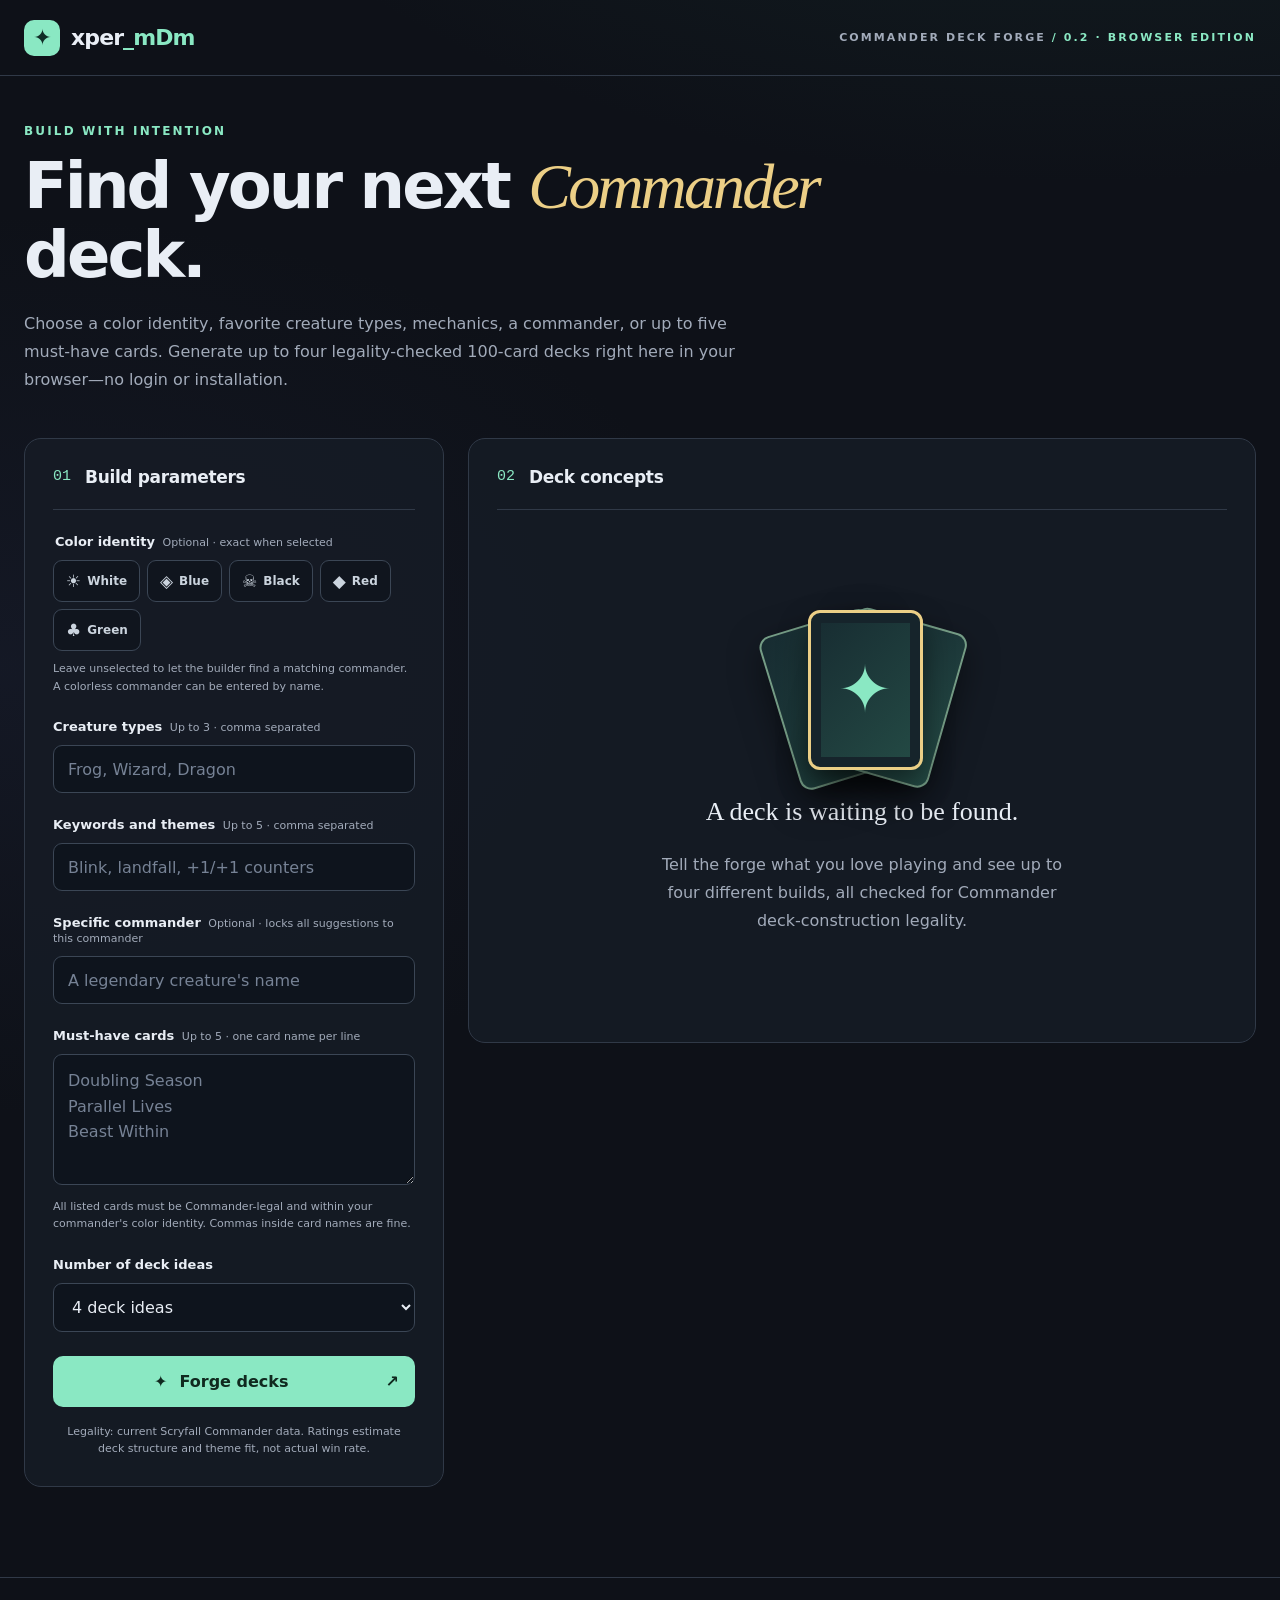
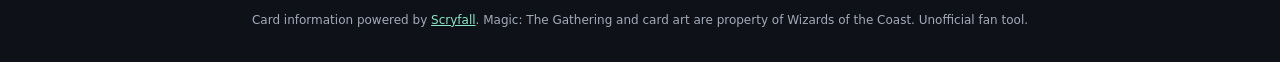
==== site/index.html @ 7a5481c3 "Run Commander Deck Forge entirely in browser and publish on GitHub Pages" ====
<!doctype html>
<html lang="en">
<head>
  <meta charset="utf-8">
  <meta name="viewport" content="width=device-width,initial-scale=1">
  <meta name="theme-color" content="#0e1118">
  <title>xper_mDm · Commander Deck Forge</title>
  <link rel="stylesheet" href="./style.css">
  <script type="module" src="./app.js"></script>
</head>
<body>
  <header class="topbar">
    <div class="brand"><span class="mark">✦</span><span>xper<span class="mint">_mDm</span></span></div>
    <div class="toplabel">COMMANDER DECK FORGE <span class="version">/ 0.2 · BROWSER EDITION</span></div>
  </header>
  <main class="layout">
    <section class="intro">
      <div class="eyebrow">BUILD WITH INTENTION</div>
      <h1>Find your next <em>Commander</em> deck.</h1>
      <p>Choose a color identity, favorite creature types, mechanics, a commander, or up to five must-have cards. Generate up to four legality-checked 100-card decks right here in your browser—no login or installation.</p>
    </section>
    <div class="workbench">
      <form id="builder" class="settings">
        <div class="panelheading"><span>01</span><h2>Build parameters</h2></div>
        <fieldset class="fieldgroup">
          <legend>Color identity <small>Optional · exact when selected</small></legend>
          <div class="mana" aria-label="Deck colors">
            <button type="button" class="mana-chip white" data-color="W" aria-pressed="false"><span>☀</span> White</button>
            <button type="button" class="mana-chip blue" data-color="U" aria-pressed="false"><span>◈</span> Blue</button>
            <button type="button" class="mana-chip black" data-color="B" aria-pressed="false"><span>☠</span> Black</button>
            <button type="button" class="mana-chip red" data-color="R" aria-pressed="false"><span>◆</span> Red</button>
            <button type="button" class="mana-chip green" data-color="G" aria-pressed="false"><span>♣</span> Green</button>
          </div>
          <p class="hint">Leave unselected to let the builder find a matching commander. A colorless commander can be entered by name.</p>
        </fieldset>
        <div class="fieldgroup">
          <label for="tribes">Creature types <small>Up to 3 · comma separated</small></label>
          <input id="tribes" type="text" placeholder="Frog, Wizard, Dragon" maxlength="160" autocomplete="off">
        </div>
        <div class="fieldgroup">
          <label for="mechanics">Keywords and themes <small>Up to 5 · comma separated</small></label>
          <input id="mechanics" type="text" placeholder="Blink, landfall, +1/+1 counters" maxlength="240" autocomplete="off">
        </div>
        <div class="fieldgroup">
          <label for="commander">Specific commander <small>Optional · locks all suggestions to this commander</small></label>
          <input id="commander" type="text" placeholder="A legendary creature's name" maxlength="150" autocomplete="off">
        </div>
        <div class="fieldgroup">
          <label for="favorites">Must-have cards <small>Up to 5 · one card name per line</small></label>
          <textarea id="favorites" rows="4" placeholder="Doubling Season&#10;Parallel Lives&#10;Beast Within"></textarea>
          <p class="hint">All listed cards must be Commander-legal and within your commander's color identity. Commas inside card names are fine.</p>
        </div>
        <div class="fieldgroup">
          <label for="options">Number of deck ideas</label>
          <select id="options"><option value="4">4 deck ideas</option><option value="3">3 deck ideas</option><option value="2">2 deck ideas</option><option value="1">1 deck idea</option></select>
        </div>
        <button id="submit" class="generate" type="submit"><span>✦</span><span id="submit-text">Forge decks</span><span class="arrow">↗</span></button>
        <p class="legal-note">Legality: current Scryfall Commander data. Ratings estimate deck structure and theme fit, not actual win rate.</p>
      </form>
      <section class="results" id="results" aria-live="polite">
        <div class="panelheading"><span>02</span><h2>Deck concepts</h2></div>
        <div id="output" class="placeholder">
          <div class="placeholder-art"><div class="deck-back one"></div><div class="deck-back two"></div><div class="deck-back three">✦</div></div>
          <h3>A deck is waiting to be found.</h3>
          <p>Tell the forge what you love playing and see up to four different builds, all checked for Commander deck-construction legality.</p>
        </div>
      </section>
    </div>
  </main>
  <footer>Card information powered by <a href="https://scryfall.com" target="_blank" rel="noopener noreferrer">Scryfall</a>. Magic: The Gathering and card art are property of Wizards of the Coast. Unofficial fan tool.</footer>
</body>
</html>
---- site/style.css ----
:root{color-scheme:dark;--bg:#0e1118;--surface:#171c26;--surface2:#1d2430;--border:#303947;--text:#e9eef5;--muted:#a2abba;--accent:#8ae8c3;--gold:#eccf86;--danger:#fab4a4;font-family:Inter,ui-sans-serif,system-ui,-apple-system,Segoe UI,Arial,sans-serif}
*{box-sizing:border-box}html,body{margin:0;min-height:100%;background:var(--bg);color:var(--text)}body{background:radial-gradient(ellipse 1000px 600px at 85% -25%,#2352474d,transparent),radial-gradient(ellipse 750px 450px at 0% 40%,#252c4845,transparent),var(--bg)}button,input,textarea,select{font:inherit}button{cursor:pointer}a{color:var(--accent)}
.topbar{height:76px;border-bottom:1px solid var(--border);display:flex;align-items:center;justify-content:space-between;padding:0 max(24px,calc((100vw - 1320px)/2))}.brand{font-size:22px;font-weight:900;letter-spacing:-.9px;display:flex;align-items:center;gap:11px}.mark{display:grid;place-items:center;width:36px;height:36px;background:var(--accent);border-radius:10px;color:#102d27}.mint{color:var(--accent)}.toplabel{font-size:11px;letter-spacing:.19em;color:var(--muted);font-weight:700}.version{color:var(--accent)}
.layout{max-width:1320px;padding:48px 24px 90px;margin:auto}.intro{max-width:840px;margin-bottom:44px}.eyebrow{font-size:12px;color:var(--accent);font-weight:800;letter-spacing:.18em;margin-bottom:14px}h1{font-size:clamp(38px,5vw,66px);font-weight:850;line-height:1.07;letter-spacing:-.045em;margin:0 0 20px}h1 em{font-family:Georgia,serif;color:var(--gold);font-weight:400}.intro p{color:var(--muted);line-height:1.75;max-width:720px;margin:0;font-size:16px}
.workbench{display:grid;grid-template-columns:minmax(340px,420px) minmax(0,1fr);align-items:start;gap:24px}.settings,.results{background:#151b25e8;border:1px solid var(--border);border-radius:17px;padding:28px}.panelheading{display:flex;gap:14px;align-items:center;padding-bottom:22px;margin-bottom:24px;border-bottom:1px solid var(--border)}.panelheading span{color:var(--accent);font-family:monospace;font-size:15px}.panelheading h2{font-size:17px;letter-spacing:-.02em;margin:0}
.fieldgroup{margin:0 0 24px;padding:0;border:0;min-width:0}.fieldgroup>label,.fieldgroup>legend{font-weight:700;font-size:13px;display:block;margin-bottom:11px}.fieldgroup small{font-weight:400;color:var(--muted);font-size:11px;margin-left:3px}.fieldgroup input,.fieldgroup textarea,.fieldgroup select{background:#0e141d;border:1px solid #3b4655;border-radius:9px;color:var(--text);width:100%;padding:13px 14px;outline:0;resize:vertical;min-height:48px}.fieldgroup input:focus,.fieldgroup textarea:focus,.fieldgroup select:focus{border-color:var(--accent);box-shadow:0 0 0 3px #8ae8c321}.fieldgroup textarea{line-height:1.6}.fieldgroup ::placeholder{color:#768295}.hint,.legal-note{font-size:11px;color:var(--muted);line-height:1.6;margin:9px 0 0}.mana{display:flex;gap:7px;flex-wrap:wrap}.mana-chip{border:1px solid #3b4655;background:#10151e;color:#cbd4de;border-radius:9px;padding:10px 12px;font-size:12px;font-weight:750;display:flex;gap:6px;align-items:center;transition:.15s}.mana-chip span{font-size:17px}.mana-chip[aria-pressed=true]{color:#101820;background:#d7e9df;border-color:#eefbf0;transform:translateY(-2px)}.mana-chip[aria-pressed=true].red{background:#ffb5a5}.mana-chip[aria-pressed=true].blue{background:#b0d4ff}.mana-chip[aria-pressed=true].black{background:#bcadcc}.mana-chip[aria-pressed=true].green{background:#b3edbd}.mana-chip[aria-pressed=true].white{background:#fae9b1}
.generate{border:0;width:100%;background:var(--accent);color:#10291f;display:flex;align-items:center;gap:12px;justify-content:center;border-radius:10px;font-weight:900;padding:16px;transition:.16s}.generate:hover{filter:brightness(1.08)}.generate:disabled{opacity:.6;cursor:progress}.arrow{margin-left:auto}.generate span:first-child{margin-left:auto}.legal-note{text-align:center;margin-top:16px}.results{min-height:580px}
.placeholder{text-align:center;min-height:480px;display:flex;align-items:center;flex-direction:column;justify-content:center}.placeholder h3{font-family:Georgia,serif;font-size:26px;font-weight:400;margin:15px 0 8px}.placeholder p{line-height:1.75;color:var(--muted);max-width:420px}.placeholder-art{height:185px;width:235px;position:relative}.deck-back{width:115px;height:160px;background:linear-gradient(135deg,#172b31,#244b45);border:2px solid #749c85;border-radius:12px;position:absolute;top:13px;left:63px;box-shadow:0 14px 34px #0008}.deck-back.one{transform:rotate(-17deg) translateX(-32px)}.deck-back.two{transform:rotate(16deg) translateX(28px)}.deck-back.three{display:grid;place-items:center;font-size:65px;color:var(--accent);border:3px solid var(--gold);box-shadow:inset 0 0 0 10px #16242b,0 15px 30px #0007}
.loading{padding:96px 20px;text-align:center}.loading .spinner{display:inline-block;width:45px;height:45px;border:3px solid #324b4a;border-top-color:var(--accent);border-radius:50%;animation:spin .8s linear infinite}@keyframes spin{to{transform:rotate(360deg)}}.loading p{color:var(--muted);line-height:1.7}.error{background:#4c292a65;border:1px solid #a95c60;color:#ffd4d4;padding:22px;border-radius:11px;line-height:1.6}.tabs{display:flex;gap:8px;flex-wrap:wrap;margin-bottom:24px}.tab{border:1px solid var(--border);background:var(--surface2);color:var(--muted);padding:11px 15px;border-radius:8px;text-align:left}.tab strong{display:block;font-size:12px;color:var(--text)}.tab small{font-size:10px}.tab.active{border-color:var(--accent);background:#214139;color:var(--accent)}.tab.active strong{color:var(--accent)}
.deck-hero{display:flex;gap:22px;align-items:flex-start}.art{width:184px;max-width:33%;border-radius:12px;aspect-ratio:488/680;object-fit:cover;background:#212d35;border:1px solid #46525f;flex-shrink:0}.deck-meta{flex:1;min-width:0}.deck-meta h3{font-family:Georgia,serif;font-weight:400;line-height:1.15;font-size:clamp(22px,3vw,33px);margin:0 0 8px}.deck-meta p{color:var(--muted);font-size:13px;line-height:1.6}.identity{font-size:12px;color:var(--gold)}.metrics{display:flex;gap:9px;flex-wrap:wrap;margin:16px 0}.metric{padding:9px 12px;border:1px solid var(--border);background:#10171f;border-radius:8px;font-size:12px}.metric strong{font-size:17px;color:var(--accent);display:block}.metric.warning strong{color:var(--danger)}.deck-actions{display:flex;gap:9px;flex-wrap:wrap;margin-top:14px}.action{padding:10px 13px;border-radius:8px;border:1px solid #51645c;background:#21312d;color:#aaf2d4;font-size:12px;font-weight:800}.action:hover{background:#2d453c}.action.secondary{background:#1d2530;color:#ccd9e7;border-color:#3d4959}.warningbox{margin-top:22px;padding:16px;border-left:3px solid #f0b876;background:#6d4b2640;border-radius:6px;font-size:12px;line-height:1.65;color:#ffe0ae}.warningbox div+div{margin-top:8px}.grouphead{font-size:12px;font-weight:900;letter-spacing:.15em;text-transform:uppercase;color:var(--muted);margin:30px 0 12px}.cardgroup{border:1px solid var(--border);border-radius:9px;margin-bottom:9px;overflow:hidden}.cardgroup summary{padding:13px 16px;cursor:pointer;background:#202734;font-weight:750;font-size:13px;display:flex;align-items:center;justify-content:space-between;list-style:none}.cardgroup summary::-webkit-details-marker{display:none}.cardgroup summary::after{content:'+';font-size:20px;font-weight:400;color:var(--accent)}.cardgroup[open] summary::after{content:'−'}.cardgroup table{width:100%;border-collapse:collapse;font-size:12px}.cardgroup td{border-top:1px solid #283340;padding:9px 12px;vertical-align:top}.cardgroup td:first-child{color:var(--gold);width:28px;text-align:right}.cardgroup td:last-child{color:var(--muted);text-align:right;white-space:nowrap}.cardgroup a{color:var(--text);text-decoration:none}.cardgroup a:hover{color:var(--accent);text-decoration:underline}.attribution{color:var(--muted);font-size:11px;line-height:1.5;margin:26px 0 0}footer{padding:35px 20px;text-align:center;border-top:1px solid var(--border);font-size:12px;color:var(--muted)}
@media(max-width:960px){.workbench{grid-template-columns:1fr}.settings,.results{min-height:0}.placeholder{min-height:350px}}@media(max-width:560px){.topbar{height:64px}.toplabel{display:none}.layout{padding:36px 14px 55px}.intro{margin-bottom:30px}.settings,.results{padding:19px}.deck-hero{flex-direction:column}.art{max-width:none;width:155px}.metrics{margin:10px 0}.tab{flex:1;min-width:110px}}
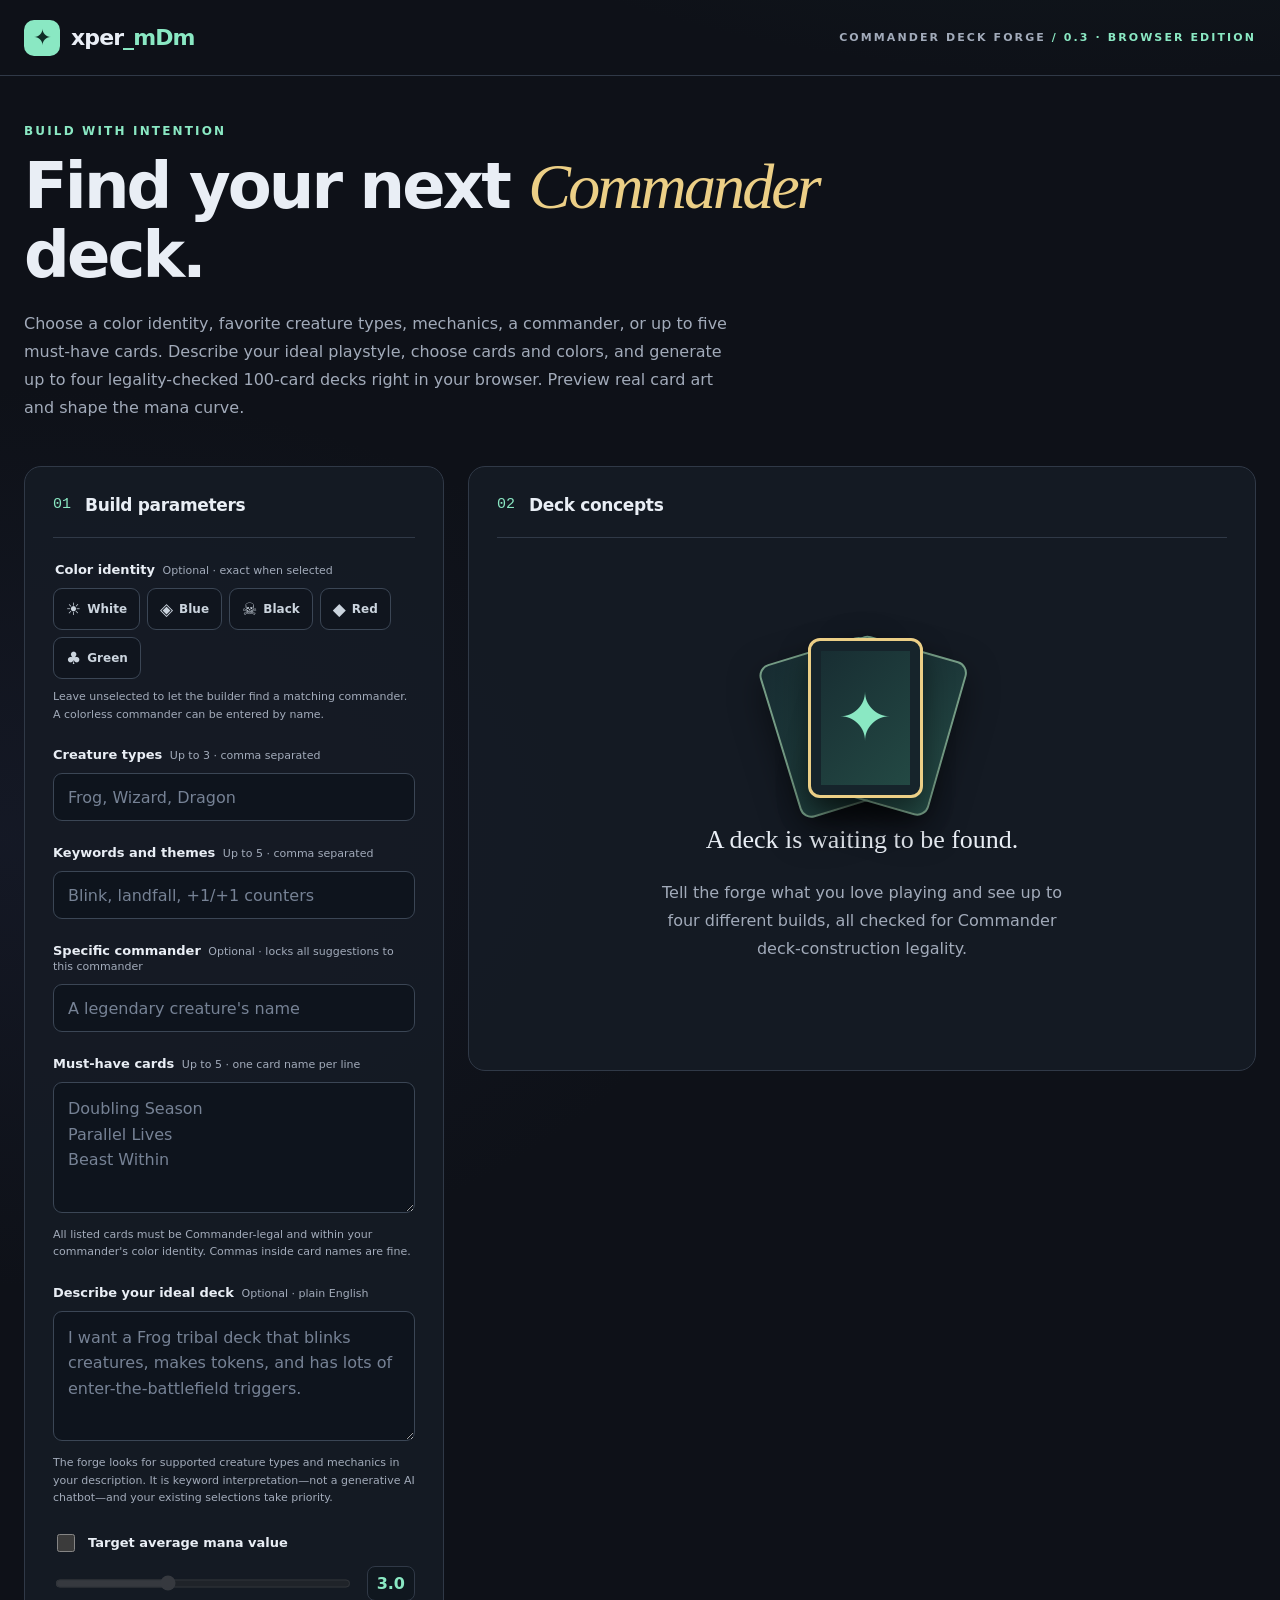
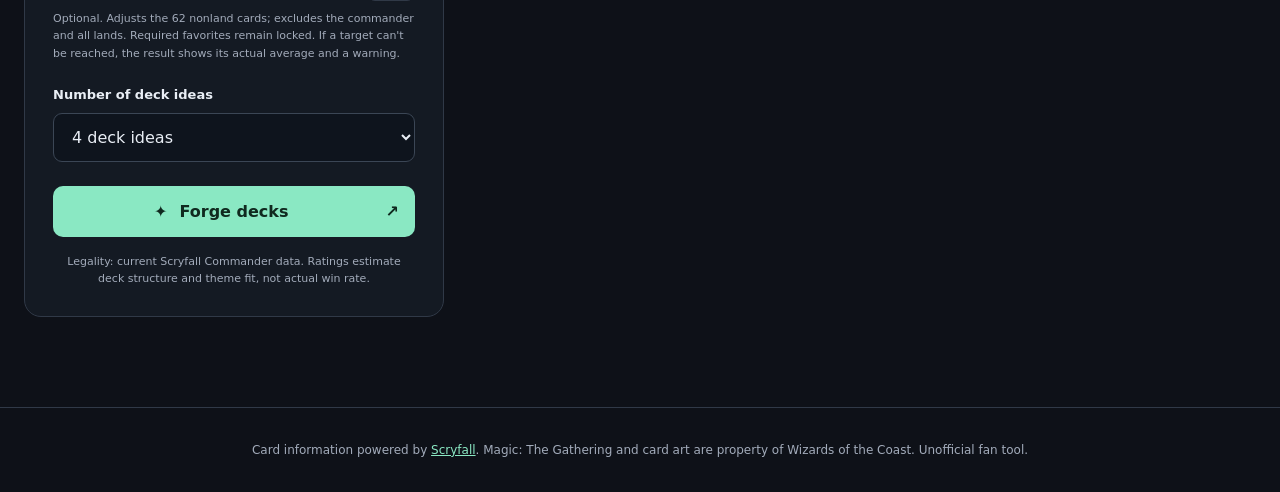
==== commit 4ecc5f2b: "Add visual card gallery, target mana curve, and natural-language deck descriptions" ====
--- a/site/index.html
+++ b/site/index.html
@@ -11,13 +11,13 @@
 <body>
   <header class="topbar">
     <div class="brand"><span class="mark">✦</span><span>xper<span class="mint">_mDm</span></span></div>
-    <div class="toplabel">COMMANDER DECK FORGE <span class="version">/ 0.2 · BROWSER EDITION</span></div>
+    <div class="toplabel">COMMANDER DECK FORGE <span class="version">/ 0.3 · BROWSER EDITION</span></div>
   </header>
   <main class="layout">
     <section class="intro">
       <div class="eyebrow">BUILD WITH INTENTION</div>
       <h1>Find your next <em>Commander</em> deck.</h1>
-      <p>Choose a color identity, favorite creature types, mechanics, a commander, or up to five must-have cards. Generate up to four legality-checked 100-card decks right here in your browser—no login or installation.</p>
+      <p>Choose a color identity, favorite creature types, mechanics, a commander, or up to five must-have cards. Describe your ideal playstyle, choose cards and colors, and generate up to four legality-checked 100-card decks right in your browser. Preview real card art and shape the mana curve.</p>
     </section>
     <div class="workbench">
       <form id="builder" class="settings">
@@ -51,6 +51,17 @@
           <p class="hint">All listed cards must be Commander-legal and within your commander's color identity. Commas inside card names are fine.</p>
         </div>
         <div class="fieldgroup">
+          <label for="deck-prompt">Describe your ideal deck <small>Optional · plain English</small></label>
+          <textarea id="deck-prompt" rows="4" maxlength="800" placeholder="I want a Frog tribal deck that blinks creatures, makes tokens, and has lots of enter-the-battlefield triggers."></textarea>
+          <p class="hint">The forge looks for supported creature types and mechanics in your description. It is keyword interpretation—not a generative AI chatbot—and your existing selections take priority.</p>
+          <p id="prompt-preview" class="prompt-preview" aria-live="polite"></p>
+        </div>
+        <div class="fieldgroup curve-settings">
+          <label for="use-curve" class="curve-toggle"><input type="checkbox" id="use-curve"> Target average mana value</label>
+          <div class="curve-row"><input type="range" id="target-cmc" min="1.5" max="5.5" value="3.0" step="0.1" disabled aria-label="Target average mana value excluding commander and lands"><output id="curve-value" for="target-cmc">3.0</output></div>
+          <p class="hint">Optional. Adjusts the 62 nonland cards; excludes the commander and all lands. Required favorites remain locked. If a target can't be reached, the result shows its actual average and a warning.</p>
+        </div>
+        <div class="fieldgroup">
           <label for="options">Number of deck ideas</label>
           <select id="options"><option value="4">4 deck ideas</option><option value="3">3 deck ideas</option><option value="2">2 deck ideas</option><option value="1">1 deck idea</option></select>
         </div>
--- a/site/style.css
+++ b/site/style.css
@@ -9,3 +9,33 @@
 .loading{padding:96px 20px;text-align:center}.loading .spinner{display:inline-block;width:45px;height:45px;border:3px solid #324b4a;border-top-color:var(--accent);border-radius:50%;animation:spin .8s linear infinite}@keyframes spin{to{transform:rotate(360deg)}}.loading p{color:var(--muted);line-height:1.7}.error{background:#4c292a65;border:1px solid #a95c60;color:#ffd4d4;padding:22px;border-radius:11px;line-height:1.6}.tabs{display:flex;gap:8px;flex-wrap:wrap;margin-bottom:24px}.tab{border:1px solid var(--border);background:var(--surface2);color:var(--muted);padding:11px 15px;border-radius:8px;text-align:left}.tab strong{display:block;font-size:12px;color:var(--text)}.tab small{font-size:10px}.tab.active{border-color:var(--accent);background:#214139;color:var(--accent)}.tab.active strong{color:var(--accent)}
 .deck-hero{display:flex;gap:22px;align-items:flex-start}.art{width:184px;max-width:33%;border-radius:12px;aspect-ratio:488/680;object-fit:cover;background:#212d35;border:1px solid #46525f;flex-shrink:0}.deck-meta{flex:1;min-width:0}.deck-meta h3{font-family:Georgia,serif;font-weight:400;line-height:1.15;font-size:clamp(22px,3vw,33px);margin:0 0 8px}.deck-meta p{color:var(--muted);font-size:13px;line-height:1.6}.identity{font-size:12px;color:var(--gold)}.metrics{display:flex;gap:9px;flex-wrap:wrap;margin:16px 0}.metric{padding:9px 12px;border:1px solid var(--border);background:#10171f;border-radius:8px;font-size:12px}.metric strong{font-size:17px;color:var(--accent);display:block}.metric.warning strong{color:var(--danger)}.deck-actions{display:flex;gap:9px;flex-wrap:wrap;margin-top:14px}.action{padding:10px 13px;border-radius:8px;border:1px solid #51645c;background:#21312d;color:#aaf2d4;font-size:12px;font-weight:800}.action:hover{background:#2d453c}.action.secondary{background:#1d2530;color:#ccd9e7;border-color:#3d4959}.warningbox{margin-top:22px;padding:16px;border-left:3px solid #f0b876;background:#6d4b2640;border-radius:6px;font-size:12px;line-height:1.65;color:#ffe0ae}.warningbox div+div{margin-top:8px}.grouphead{font-size:12px;font-weight:900;letter-spacing:.15em;text-transform:uppercase;color:var(--muted);margin:30px 0 12px}.cardgroup{border:1px solid var(--border);border-radius:9px;margin-bottom:9px;overflow:hidden}.cardgroup summary{padding:13px 16px;cursor:pointer;background:#202734;font-weight:750;font-size:13px;display:flex;align-items:center;justify-content:space-between;list-style:none}.cardgroup summary::-webkit-details-marker{display:none}.cardgroup summary::after{content:'+';font-size:20px;font-weight:400;color:var(--accent)}.cardgroup[open] summary::after{content:'−'}.cardgroup table{width:100%;border-collapse:collapse;font-size:12px}.cardgroup td{border-top:1px solid #283340;padding:9px 12px;vertical-align:top}.cardgroup td:first-child{color:var(--gold);width:28px;text-align:right}.cardgroup td:last-child{color:var(--muted);text-align:right;white-space:nowrap}.cardgroup a{color:var(--text);text-decoration:none}.cardgroup a:hover{color:var(--accent);text-decoration:underline}.attribution{color:var(--muted);font-size:11px;line-height:1.5;margin:26px 0 0}footer{padding:35px 20px;text-align:center;border-top:1px solid var(--border);font-size:12px;color:var(--muted)}
 @media(max-width:960px){.workbench{grid-template-columns:1fr}.settings,.results{min-height:0}.placeholder{min-height:350px}}@media(max-width:560px){.topbar{height:64px}.toplabel{display:none}.layout{padding:36px 14px 55px}.intro{margin-bottom:30px}.settings,.results{padding:19px}.deck-hero{flex-direction:column}.art{max-width:none;width:155px}.metrics{margin:10px 0}.tab{flex:1;min-width:110px}}
+/* Mana-curve input, interpreted prose, and new card browser */
+.curve-toggle{display:flex!important;align-items:center;gap:10px;cursor:pointer}
+.curve-toggle input{width:18px;height:18px;accent-color:var(--accent);min-height:0}
+.curve-row{display:flex;align-items:center;gap:14px}
+.curve-row input[type=range]{flex:1;min-height:25px;border:0;padding:0;accent-color:var(--accent);background:transparent}
+.curve-row input[type=range]:disabled{opacity:.35;cursor:not-allowed}
+.curve-row output{min-width:46px;padding:7px 9px;border:1px solid var(--border);border-radius:8px;text-align:center;color:var(--accent);font-weight:800;background:#10171f;font-variant-numeric:tabular-nums}
+.prompt-preview{color:var(--accent);font-size:11px;line-height:1.5;margin:8px 0 0}
+.prompt-preview:empty{display:none}
+.curve-outcome{color:var(--gold)!important;font-size:11px!important;margin:0 0 10px!important}
+.deck-browser{margin-top:32px}
+.browser-head{display:flex;flex-direction:column;gap:12px;margin-bottom:12px}
+.browser-head h4{margin:0;font-size:12px;letter-spacing:.08em;text-transform:uppercase;color:var(--muted)}
+.browser-controls{display:flex;align-items:center;justify-content:space-between;gap:12px;flex-wrap:wrap}
+.display-switch{display:flex;gap:4px;padding:3px;border:1px solid var(--border);border-radius:10px;background:#10171f}
+.display-switch .action{background:transparent;border-color:transparent;color:var(--muted);border-radius:7px}
+.display-switch .action[aria-pressed=true]{background:#214139;color:var(--accent);border-color:#467262}
+.sort-label{display:flex;align-items:center;gap:8px;font-size:12px;color:var(--muted)}
+.sort-select{padding:9px;background:#10171f;color:var(--text);border:1px solid #3d4959;border-radius:8px;font-size:12px;max-width:100%}
+.card-grid{display:grid;grid-template-columns:repeat(auto-fill,minmax(135px,1fr));gap:16px;padding:18px 15px}
+.card-tile{text-decoration:none;display:block;min-width:0;color:var(--text);border-radius:12px;transition:transform .15s}
+.card-tile:hover{transform:translateY(-4px)}
+.card-preview,.preview-fallback{width:100%;aspect-ratio:488/680;display:block;object-fit:contain;background:#1c2834;border-radius:10px;border:1px solid #394b58;box-shadow:0 8px 16px #0006}
+.preview-fallback{display:grid;place-items:center;padding:12px;text-align:center;color:var(--gold)}
+.preview-caption{margin:7px 2px 0;display:grid;gap:3px}
+.preview-caption strong{font-size:11px;line-height:1.35;overflow-wrap:anywhere}
+.preview-caption small{font-size:10px;color:var(--muted);line-height:1.4}
+.cardgroup .sorted-list td.type-cell{color:var(--muted);text-align:left;white-space:normal;font-size:11px}
+.cardgroup .sorted-list td.mana-cell{white-space:nowrap;text-align:right;color:var(--gold);font-variant-numeric:tabular-nums}
+@media(max-width:560px){.card-grid{grid-template-columns:repeat(auto-fill,minmax(112px,1fr));gap:11px;padding:13px 10px}.cardgroup .sorted-list td.type-cell{display:none}.browser-controls{align-items:stretch}.sort-label{flex-wrap:wrap}.sort-select{max-width:100%}}
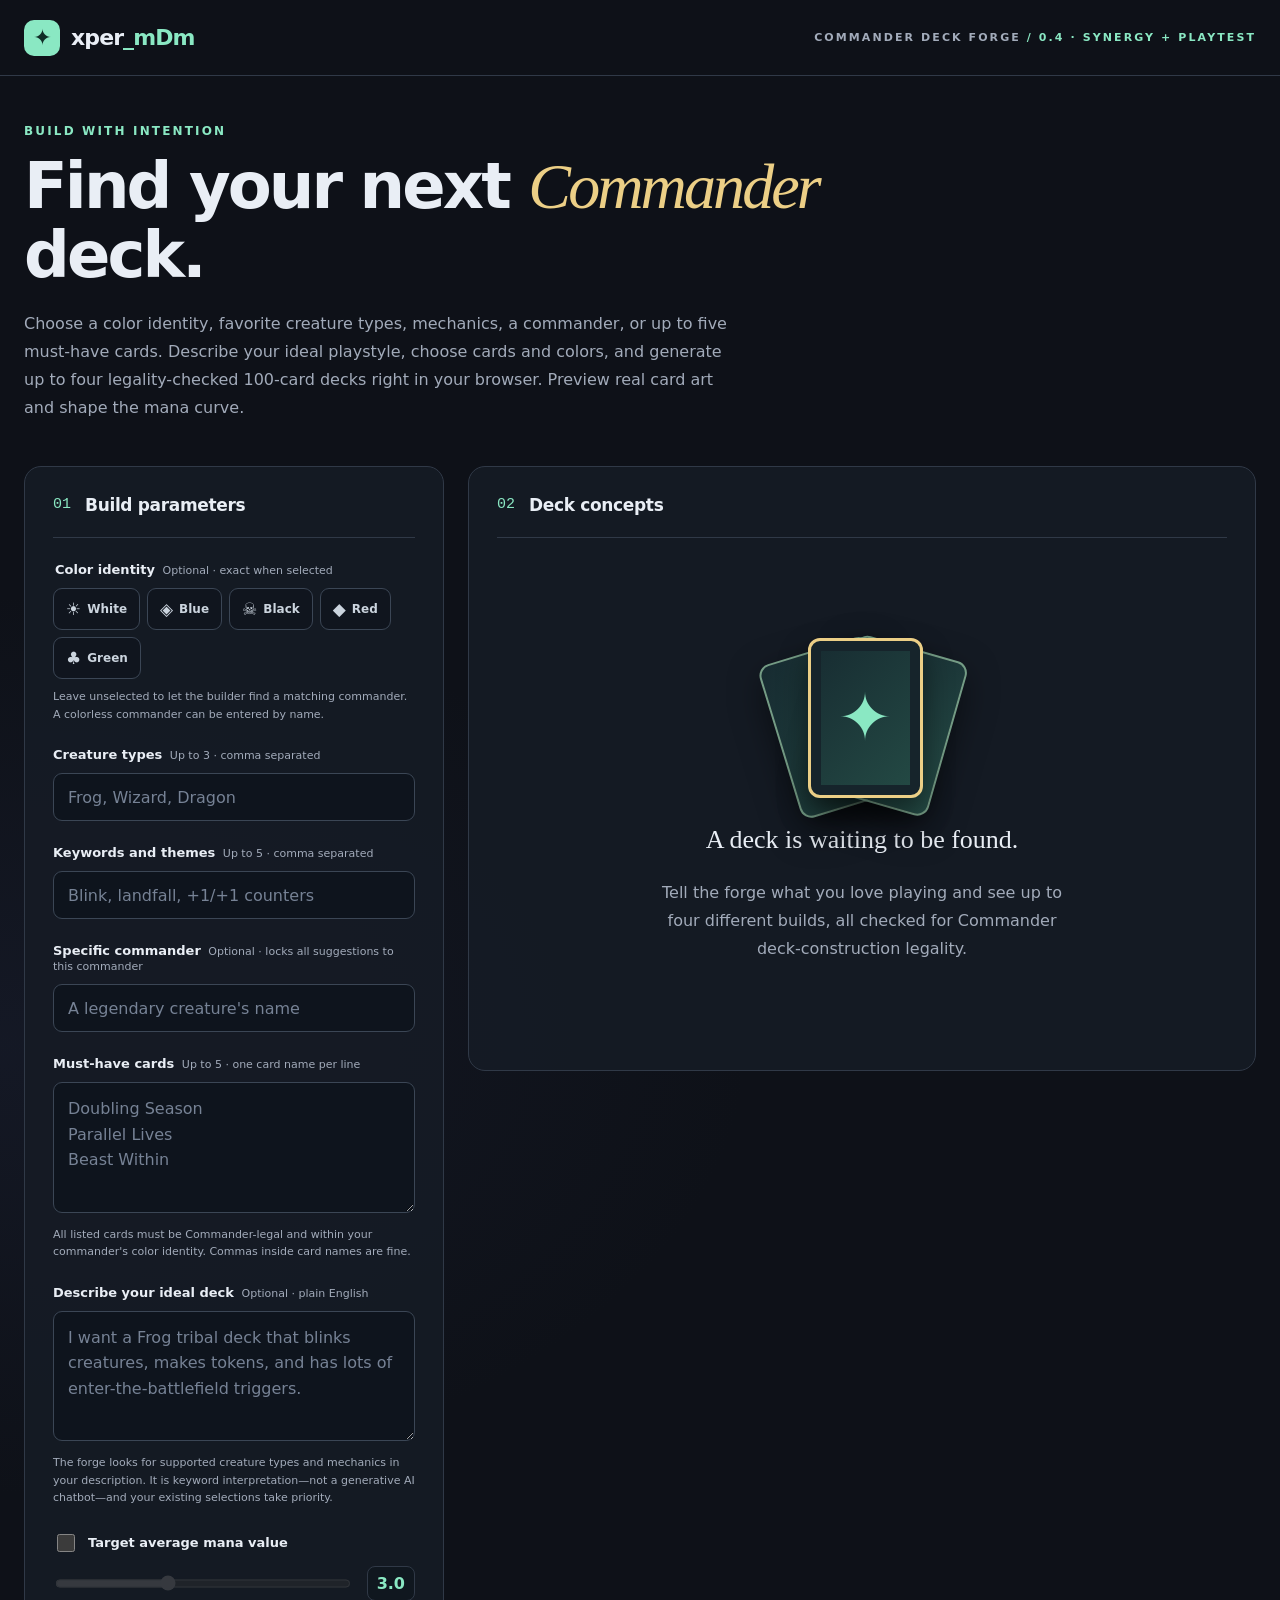
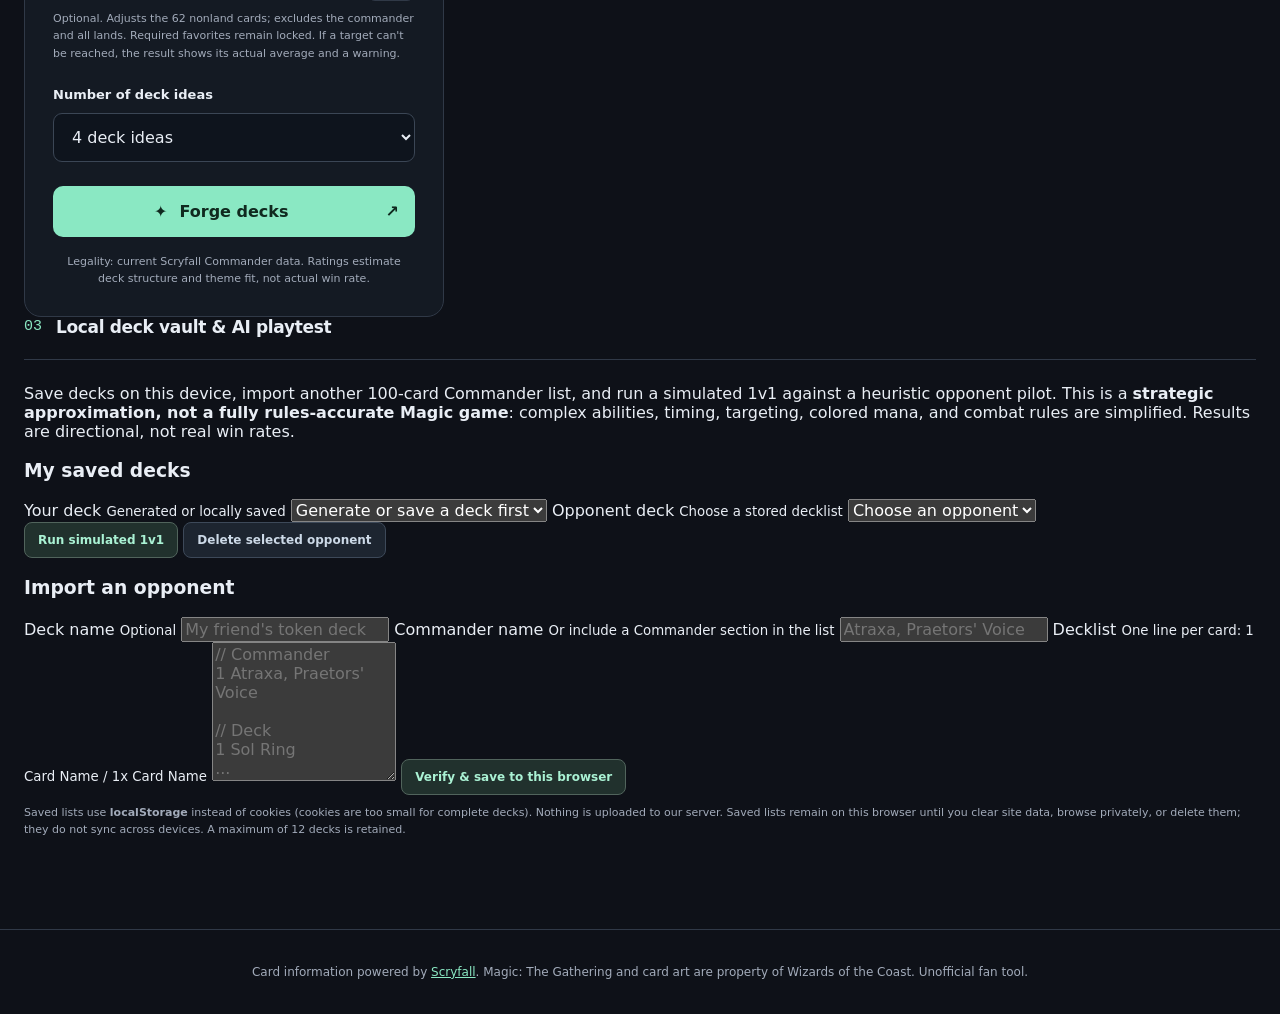
==== commit 6a10e294: "Add local deck vault, importer, and 1v1 playtest interface" ====
--- a/site/index.html
+++ b/site/index.html
@@ -11,7 +11,7 @@
 <body>
   <header class="topbar">
     <div class="brand"><span class="mark">✦</span><span>xper<span class="mint">_mDm</span></span></div>
-    <div class="toplabel">COMMANDER DECK FORGE <span class="version">/ 0.3 · BROWSER EDITION</span></div>
+    <div class="toplabel">COMMANDER DECK FORGE <span class="version">/ 0.4 · SYNERGY + PLAYTEST</span></div>
   </header>
   <main class="layout">
     <section class="intro">
@@ -77,6 +77,37 @@
         </div>
       </section>
     </div>
+    <section class="play-panel" id="playtest" aria-labelledby="playtest-title">
+      <div class="panelheading"><span>03</span><h2 id="playtest-title">Local deck vault &amp; AI playtest</h2></div>
+      <p class="play-explain">Save decks on this device, import another 100-card Commander list, and run a simulated 1v1 against a heuristic opponent pilot. This is a <strong>strategic approximation, not a fully rules-accurate Magic game</strong>: complex abilities, timing, targeting, colored mana, and combat rules are simplified. Results are directional, not real win rates.</p>
+      <div class="play-grid">
+        <div class="play-box">
+          <h3>My saved decks</h3>
+          <label for="play-your-deck">Your deck <small>Generated or locally saved</small></label>
+          <select id="play-your-deck"><option value="">Generate or save a deck first</option></select>
+          <label for="play-opponent-deck">Opponent deck <small>Choose a stored decklist</small></label>
+          <select id="play-opponent-deck"><option value="">Choose an opponent</option></select>
+          <div class="play-actions">
+            <button type="button" class="action" id="play-match">Run simulated 1v1</button>
+            <button type="button" class="action secondary" id="play-delete">Delete selected opponent</button>
+          </div>
+          <p id="vault-status" class="hint" aria-live="polite"></p>
+        </div>
+        <form class="play-box" id="import-deck-form">
+          <h3>Import an opponent</h3>
+          <label for="import-title">Deck name <small>Optional</small></label>
+          <input id="import-title" maxlength="100" placeholder="My friend's token deck">
+          <label for="import-commander">Commander name <small>Or include a Commander section in the list</small></label>
+          <input id="import-commander" maxlength="150" placeholder="Atraxa, Praetors' Voice">
+          <label for="import-list">Decklist <small>One line per card: 1 Card Name / 1x Card Name</small></label>
+          <textarea id="import-list" rows="7" placeholder="// Commander&#10;1 Atraxa, Praetors' Voice&#10;&#10;// Deck&#10;1 Sol Ring&#10;..."></textarea>
+          <button type="submit" class="action" id="import-submit">Verify &amp; save to this browser</button>
+          <p id="import-status" class="hint" aria-live="polite"></p>
+        </form>
+      </div>
+      <div id="play-results" class="play-results" aria-live="polite"></div>
+      <p class="hint">Saved lists use <strong>localStorage</strong> instead of cookies (cookies are too small for complete decks). Nothing is uploaded to our server. Saved lists remain on this browser until you clear site data, browse privately, or delete them; they do not sync across devices. A maximum of 12 decks is retained.</p>
+    </section>
   </main>
   <footer>Card information powered by <a href="https://scryfall.com" target="_blank" rel="noopener noreferrer">Scryfall</a>. Magic: The Gathering and card art are property of Wizards of the Coast. Unofficial fan tool.</footer>
 </body>
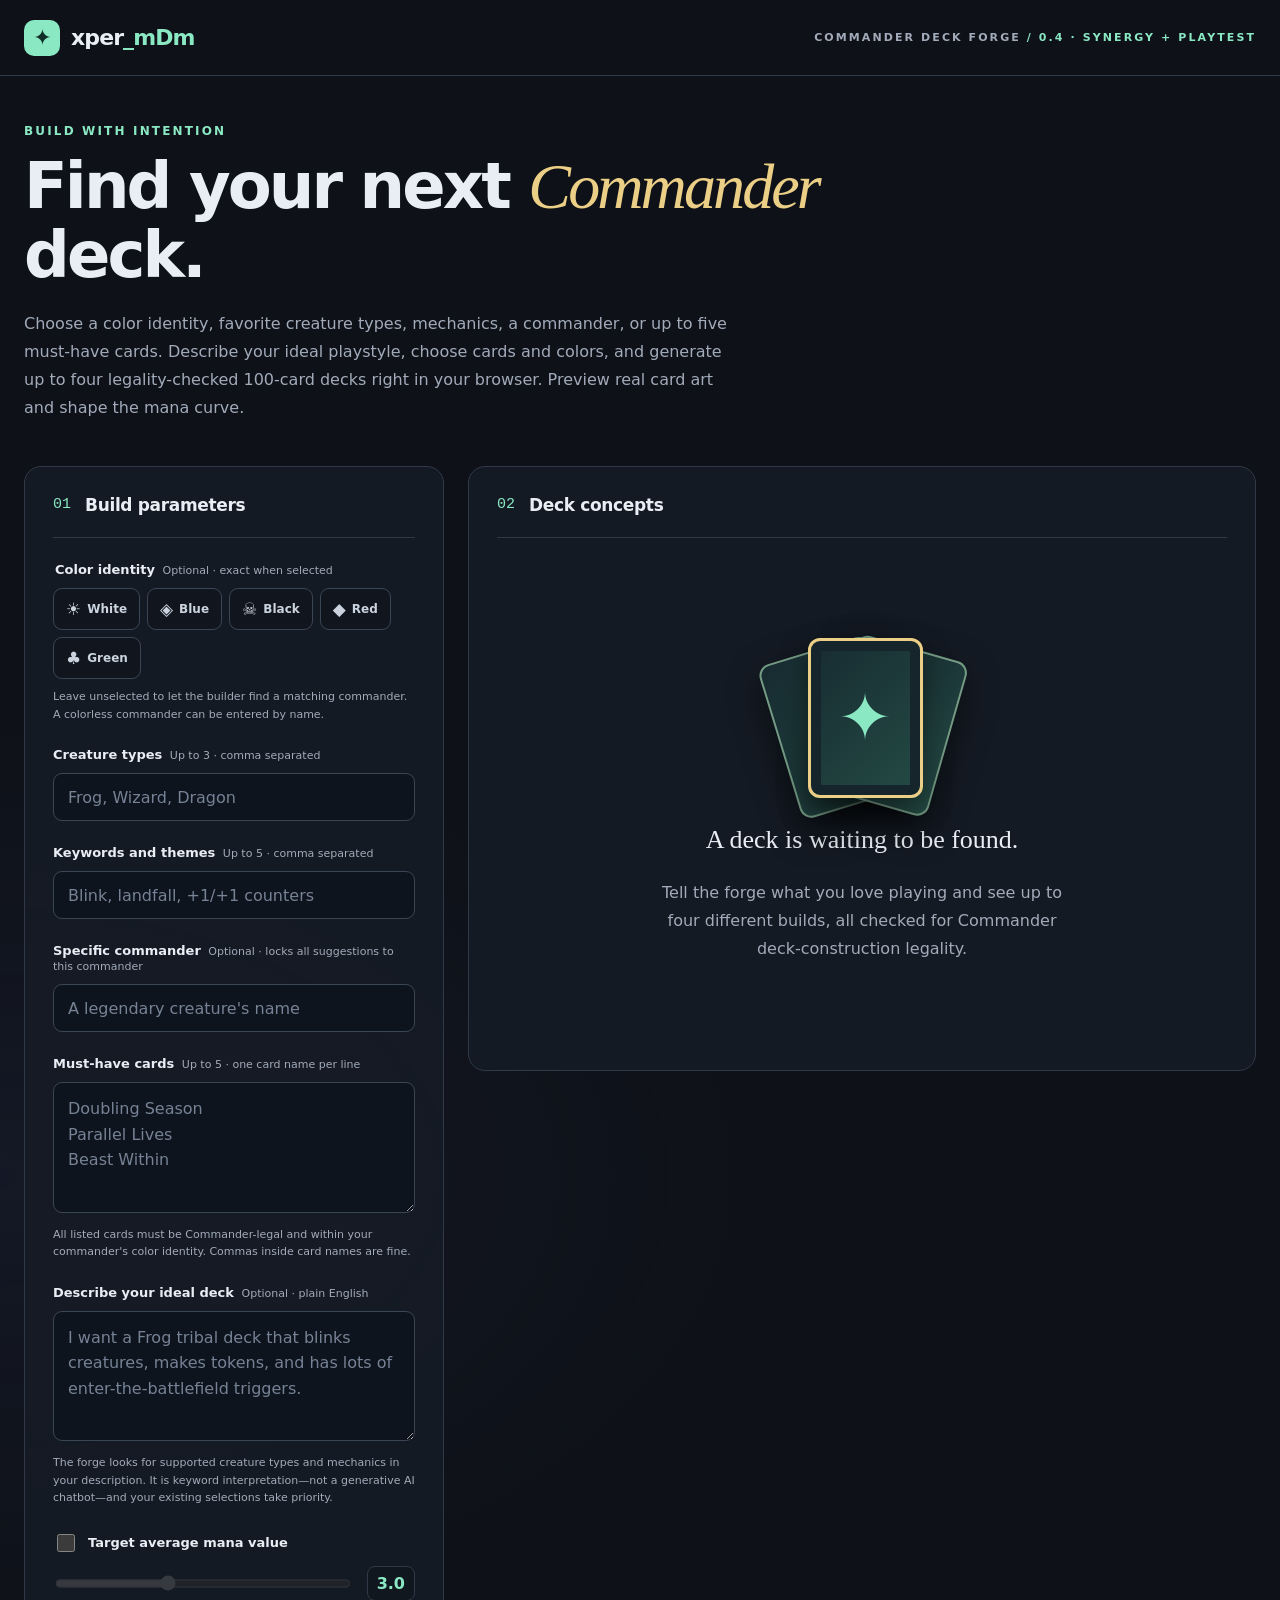
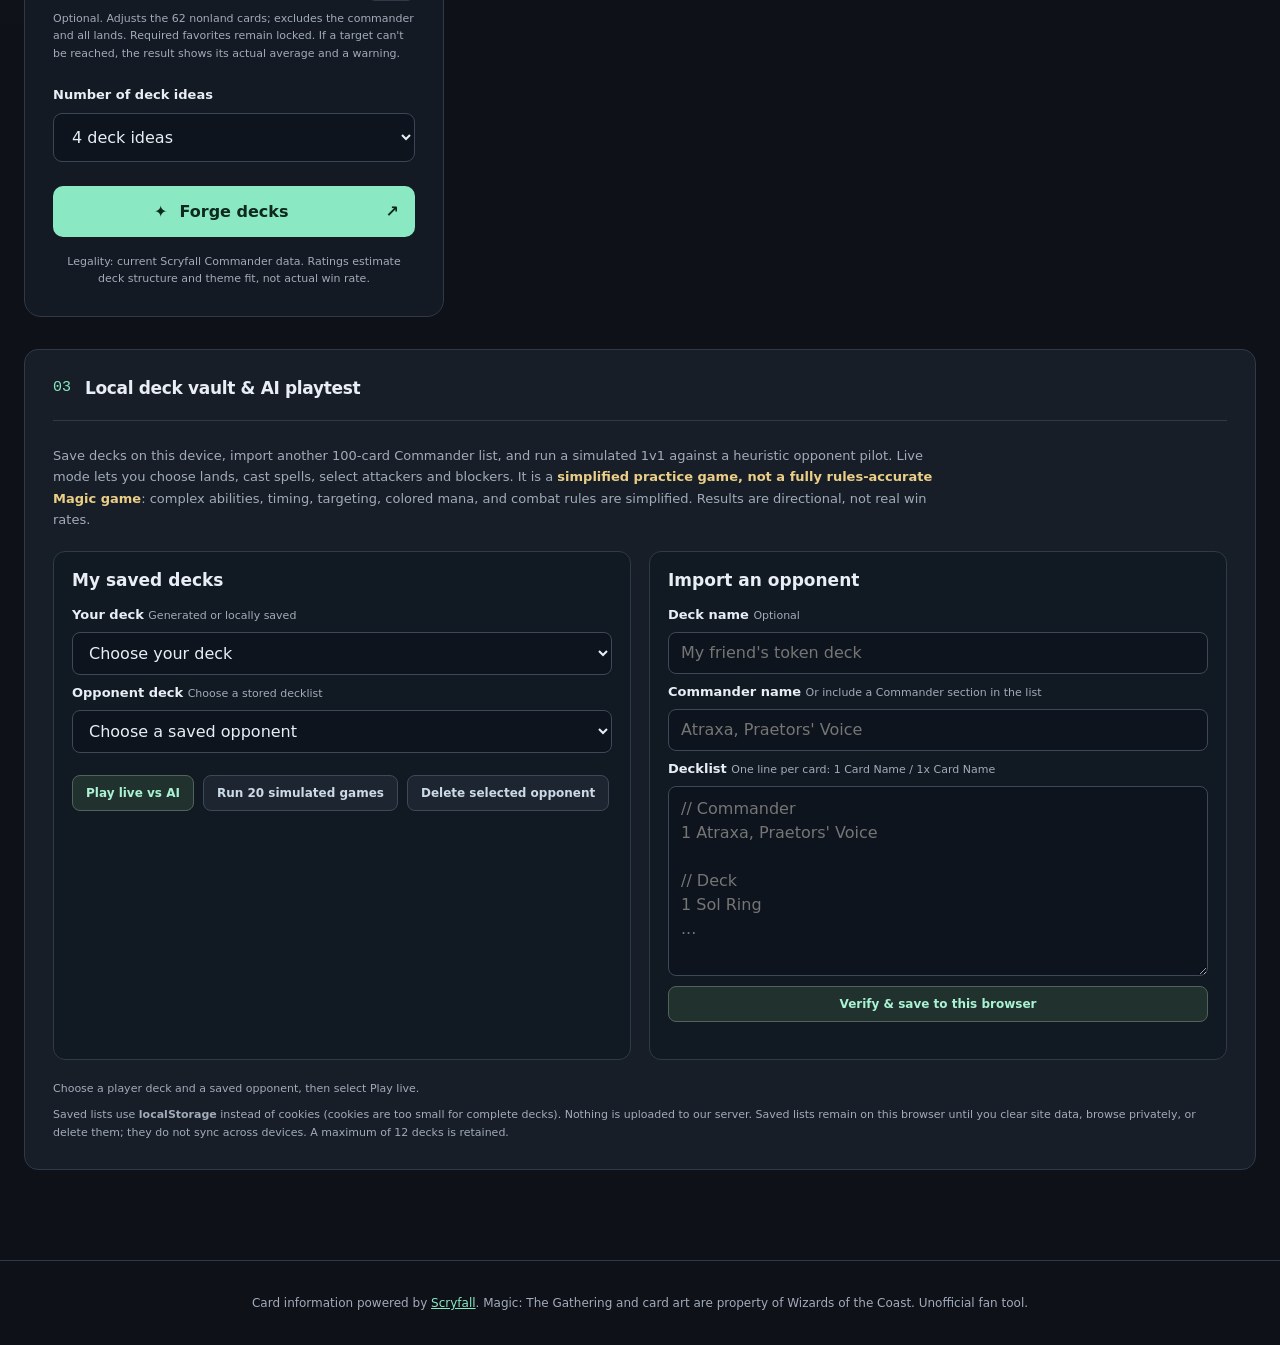
==== commit 7b8ca5f9: "Connect live AI practice table and publish modules" ====
--- a/site/index.html
+++ b/site/index.html
@@ -79,7 +79,7 @@
     </div>
     <section class="play-panel" id="playtest" aria-labelledby="playtest-title">
       <div class="panelheading"><span>03</span><h2 id="playtest-title">Local deck vault &amp; AI playtest</h2></div>
-      <p class="play-explain">Save decks on this device, import another 100-card Commander list, and run a simulated 1v1 against a heuristic opponent pilot. This is a <strong>strategic approximation, not a fully rules-accurate Magic game</strong>: complex abilities, timing, targeting, colored mana, and combat rules are simplified. Results are directional, not real win rates.</p>
+      <p class="play-explain">Save decks on this device, import another 100-card Commander list, and run a simulated 1v1 against a heuristic opponent pilot. Live mode lets you choose lands, cast spells, select attackers and blockers. It is a <strong>simplified practice game, not a fully rules-accurate Magic game</strong>: complex abilities, timing, targeting, colored mana, and combat rules are simplified. Results are directional, not real win rates.</p>
       <div class="play-grid">
         <div class="play-box">
           <h3>My saved decks</h3>
@@ -88,7 +88,8 @@
           <label for="play-opponent-deck">Opponent deck <small>Choose a stored decklist</small></label>
           <select id="play-opponent-deck"><option value="">Choose an opponent</option></select>
           <div class="play-actions">
-            <button type="button" class="action" id="play-match">Run simulated 1v1</button>
+            <button type="button" class="action" id="play-live">Play live vs AI</button>
+            <button type="button" class="action secondary" id="play-match">Run 20 simulated games</button>
             <button type="button" class="action secondary" id="play-delete">Delete selected opponent</button>
           </div>
           <p id="vault-status" class="hint" aria-live="polite"></p>
@@ -105,6 +106,7 @@
           <p id="import-status" class="hint" aria-live="polite"></p>
         </form>
       </div>
+      <div id="live-game" class="live-game" aria-live="polite"></div>
       <div id="play-results" class="play-results" aria-live="polite"></div>
       <p class="hint">Saved lists use <strong>localStorage</strong> instead of cookies (cookies are too small for complete decks). Nothing is uploaded to our server. Saved lists remain on this browser until you clear site data, browse privately, or delete them; they do not sync across devices. A maximum of 12 decks is retained.</p>
     </section>
--- a/site/style.css
+++ b/site/style.css
@@ -39,3 +39,23 @@
 .cardgroup .sorted-list td.type-cell{color:var(--muted);text-align:left;white-space:normal;font-size:11px}
 .cardgroup .sorted-list td.mana-cell{white-space:nowrap;text-align:right;color:var(--gold);font-variant-numeric:tabular-nums}
 @media(max-width:560px){.card-grid{grid-template-columns:repeat(auto-fill,minmax(112px,1fr));gap:11px;padding:13px 10px}.cardgroup .sorted-list td.type-cell{display:none}.browser-controls{align-items:stretch}.sort-label{flex-wrap:wrap}.sort-select{max-width:100%}}
+
+/* Local deck vault and simulated strategy-playtest */
+.play-panel{margin-top:32px;padding:28px;border:1px solid var(--border);border-radius:14px;background:#171e28}
+.play-explain{line-height:1.65;color:var(--muted);font-size:13px;max-width:900px}
+.play-explain strong{color:var(--gold)}
+.play-grid{display:grid;grid-template-columns:1fr 1fr;gap:18px;margin:20px 0}
+.play-box{padding:18px;border:1px solid var(--border);border-radius:12px;background:#111923;display:flex;flex-direction:column;gap:10px;min-width:0}
+.play-box h3{margin:0 0 7px;font-size:17px}
+.play-box label{font-size:13px;font-weight:700}
+.play-box label small{color:var(--muted);font-size:11px;font-weight:400}
+.play-box input,.play-box select,.play-box textarea{width:100%;padding:10px 12px;min-height:42px;border:1px solid #3d4959;border-radius:8px;background:#0d141d;color:var(--text);font:inherit;max-width:100%}
+.play-box textarea{resize:vertical;min-height:130px;line-height:1.5}
+.play-actions{display:flex;flex-wrap:wrap;gap:9px;margin-top:12px}
+.play-results{padding:8px 0 12px}
+.play-results:empty{display:none}
+.play-results h3{font-size:17px}
+.play-log{border:1px solid var(--border);border-radius:10px;background:#0c131b}
+.play-log summary{cursor:pointer;padding:13px;font-weight:700;font-size:13px}
+.play-log pre{max-height:460px;overflow:auto;white-space:pre-wrap;padding:15px;margin:0;font-size:12px;line-height:1.75;color:#cedde7;border-top:1px solid var(--border)}
+@media(max-width:750px){.play-grid{grid-template-columns:1fr}.play-panel{padding:19px}}
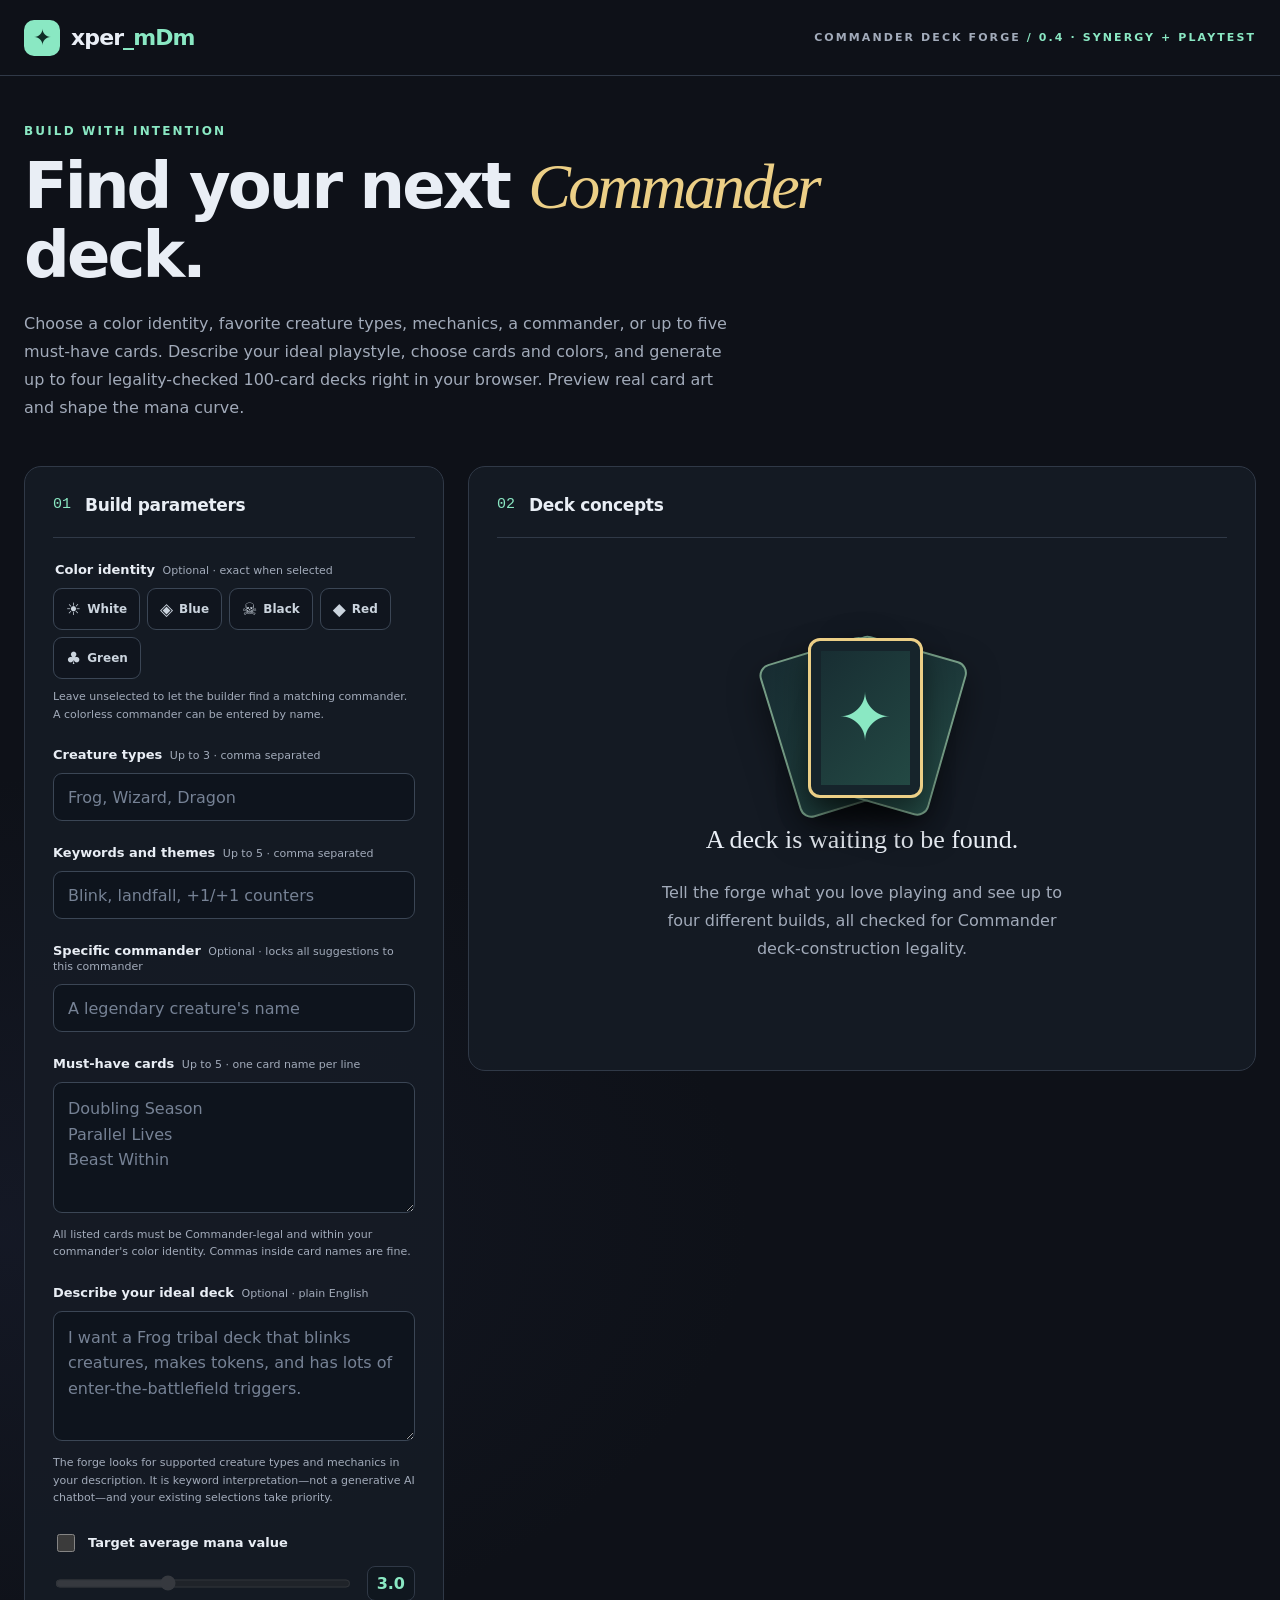
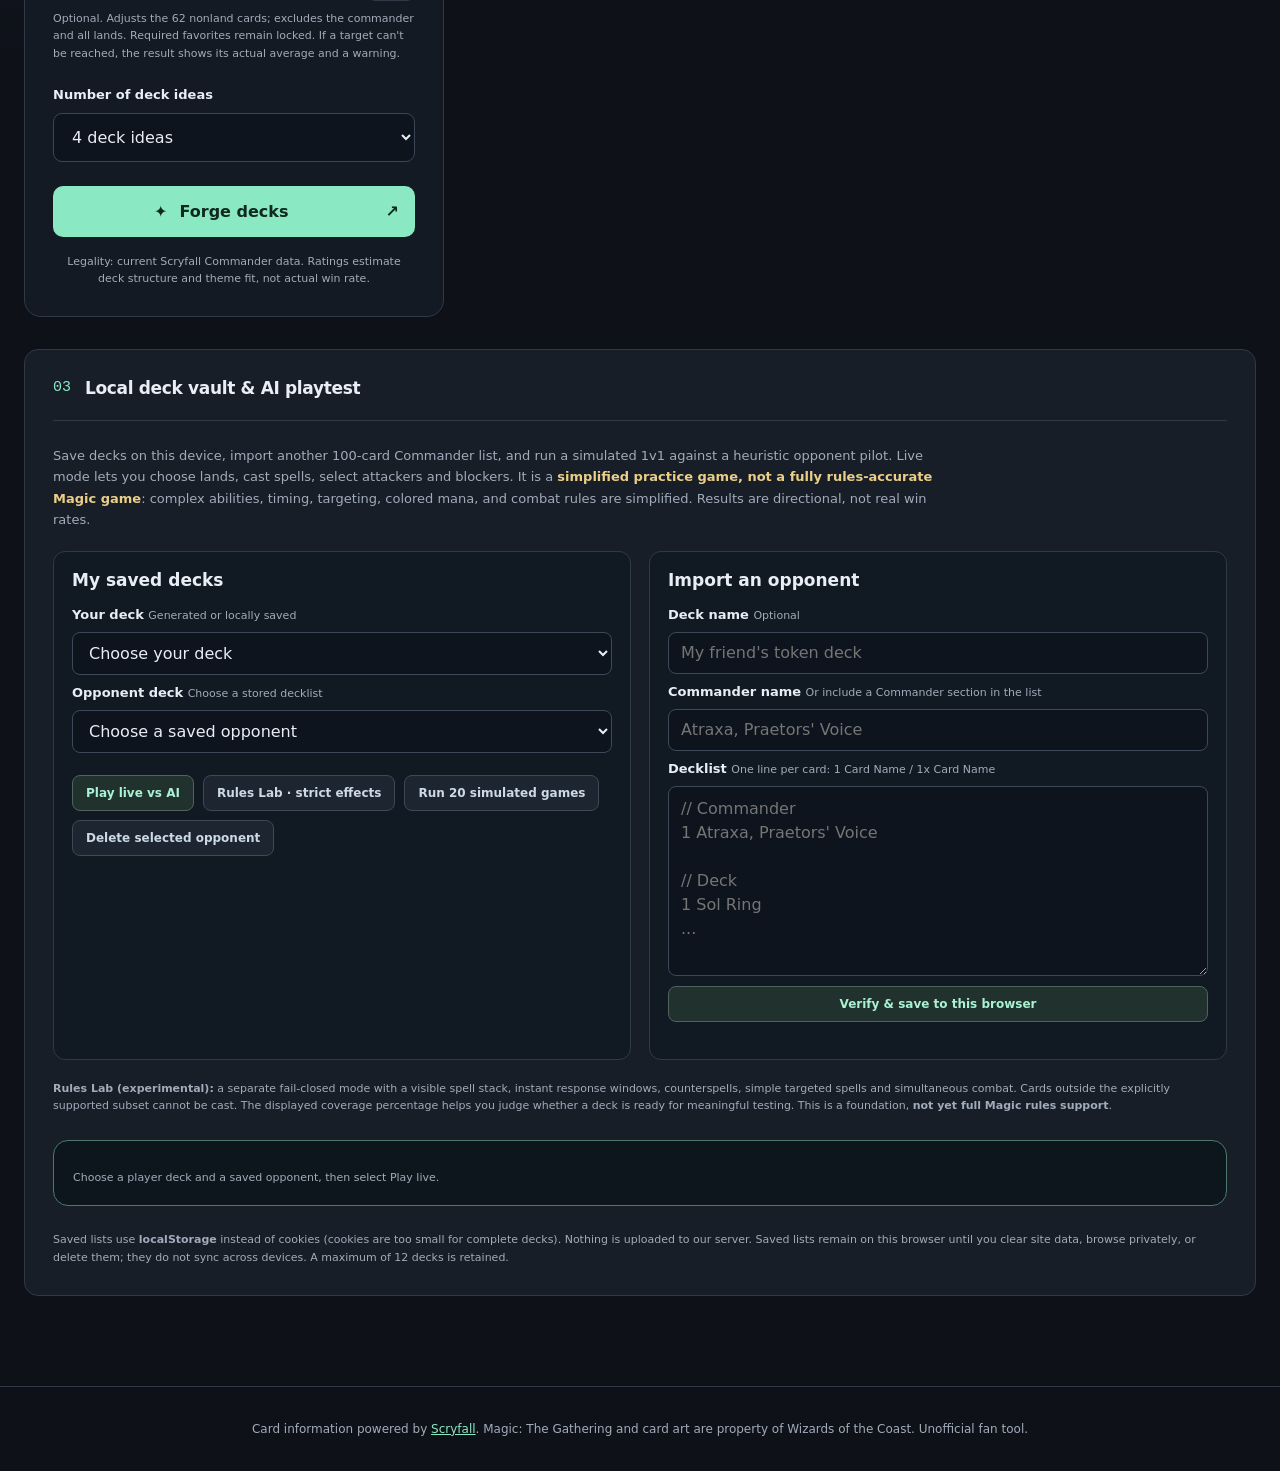
==== commit e3ed25cf: "Add strict Rules Lab mode, visuals and static hosting bundle" ====
--- a/site/index.html
+++ b/site/index.html
@@ -89,6 +89,7 @@
           <select id="play-opponent-deck"><option value="">Choose an opponent</option></select>
           <div class="play-actions">
             <button type="button" class="action" id="play-live">Play live vs AI</button>
+            <button type="button" class="action secondary" id="play-rules">Rules Lab · strict effects</button>
             <button type="button" class="action secondary" id="play-match">Run 20 simulated games</button>
             <button type="button" class="action secondary" id="play-delete">Delete selected opponent</button>
           </div>
@@ -106,6 +107,7 @@
           <p id="import-status" class="hint" aria-live="polite"></p>
         </form>
       </div>
+      <p class="hint"><strong>Rules Lab (experimental):</strong> a separate fail-closed mode with a visible spell stack, instant response windows, counterspells, simple targeted spells and simultaneous combat. Cards outside the explicitly supported subset cannot be cast. The displayed coverage percentage helps you judge whether a deck is ready for meaningful testing. This is a foundation, <strong>not yet full Magic rules support</strong>.</p>
       <div id="live-game" class="live-game" aria-live="polite"></div>
       <div id="play-results" class="play-results" aria-live="polite"></div>
       <p class="hint">Saved lists use <strong>localStorage</strong> instead of cookies (cookies are too small for complete decks). Nothing is uploaded to our server. Saved lists remain on this browser until you clear site data, browse privately, or delete them; they do not sync across devices. A maximum of 12 decks is retained.</p>
--- a/site/style.css
+++ b/site/style.css
@@ -59,3 +59,42 @@
 .play-log summary{cursor:pointer;padding:13px;font-weight:700;font-size:13px}
 .play-log pre{max-height:460px;overflow:auto;white-space:pre-wrap;padding:15px;margin:0;font-size:12px;line-height:1.75;color:#cedde7;border-top:1px solid var(--border)}
 @media(max-width:750px){.play-grid{grid-template-columns:1fr}.play-panel{padding:19px}}
+
+/* Interactive Commander table: compact card art, user action panel and battle zones. */
+.live-game{margin:25px 0;padding:19px;background:#0d151d;border:1px solid #4e786b;border-radius:15px}
+.live-game:empty{display:none}
+.duel-heading,.duel-player-title{display:flex;align-items:center;justify-content:space-between;flex-wrap:wrap;gap:10px}
+.duel-heading{margin-bottom:15px}.duel-heading h3{margin:0;font-size:20px}
+.duel-phase{font-size:12px;color:var(--gold);background:#29352e;border:1px solid #4a6149;border-radius:20px;padding:7px 12px}
+.duel-field,.duel-hand{padding:16px;border:1px solid var(--border);border-radius:11px;background:#151d27;margin:12px 0}
+.duel-player-title{font-size:12px;color:var(--muted)}
+.duel-player-title strong{color:var(--text);font-size:15px}
+.duel-life{color:#ffb2a5;font-size:17px;font-weight:800}
+.duel-battlefield{display:flex;flex-wrap:wrap;gap:12px;margin-top:13px;min-height:120px}
+.duel-empty{font-size:12px;color:var(--muted)}
+.duel-permanent{width:101px;min-width:0;display:flex;flex-direction:column;gap:4px;position:relative}
+.duel-permanent.is-tapped .duel-permanent-art{transform:rotate(6deg);filter:brightness(.58)}
+.duel-permanent-art img,.duel-card img{display:block;width:100%;border-radius:7px;aspect-ratio:488/680;object-fit:cover}
+.duel-permanent-art{width:100%;height:125px;overflow:hidden;border-radius:8px;border:1px solid #394b57}
+.duel-permanent-art img{height:125px;object-fit:cover;object-position:top}
+.duel-permanent-label{font-size:10px;line-height:1.4;overflow-wrap:anywhere;color:var(--text)}
+.duel-check{display:flex;align-items:center;gap:5px;font-size:11px;color:var(--accent);cursor:pointer}
+.duel-controls{padding:18px;display:flex;align-items:center;gap:10px;flex-wrap:wrap;background:#1b302b;border:1px solid #4d6c5e;border-radius:10px}
+.duel-controls .duel-instruction{width:100%;margin:0;font-size:12px;line-height:1.6;color:#e5f5ee}
+.duel-controls .action{cursor:pointer}
+.duel-controls .action:disabled{cursor:not-allowed;opacity:.4}
+.duel-hand h4{font-size:14px;margin:0 0 14px}
+.duel-hand-grid{display:grid;grid-template-columns:repeat(auto-fill,minmax(128px,1fr));gap:13px}
+.duel-hand-card{padding:9px;border:1px solid #3b4c54;border-radius:10px;background:#0c151e;display:flex;flex-direction:column;gap:8px;min-width:0}
+.duel-hand-card .duel-card{width:100%}
+.duel-hand-label{font-size:11px;line-height:1.4;min-height:31px}
+.duel-hand-card .action{font-size:11px}
+.duel-hand-card .action:disabled{opacity:.4;cursor:not-allowed}
+.duel-target{border:1px solid #465e65;border-radius:7px;padding:8px;background:#0c151e;color:var(--text);max-width:100%;font-size:12px}
+.duel-fallback{display:grid;place-items:center;border:1px solid #63727c;padding:12px;border-radius:9px;height:110px;font-size:12px;color:var(--gold)}
+.duel-block-pairs{display:flex;gap:12px;flex-wrap:wrap;width:100%}
+.duel-block-pairs label{display:flex;flex-direction:column;gap:7px;font-size:12px}
+.duel-log{margin-top:17px;border:1px solid var(--border);border-radius:8px;overflow:hidden}
+.duel-log summary{padding:11px;cursor:pointer;background:#202e39;font-size:12px}
+.duel-log pre{margin:0;padding:14px;font-size:12px;color:var(--muted);max-height:320px;overflow:auto;white-space:pre-wrap;line-height:1.6}
+@media(max-width:560px){.live-game{padding:10px}.duel-field,.duel-hand{padding:10px}.duel-hand-grid{grid-template-columns:repeat(auto-fill,minmax(114px,1fr));gap:9px}.duel-permanent{width:81px}.duel-permanent-art,.duel-permanent-art img{height:103px}}
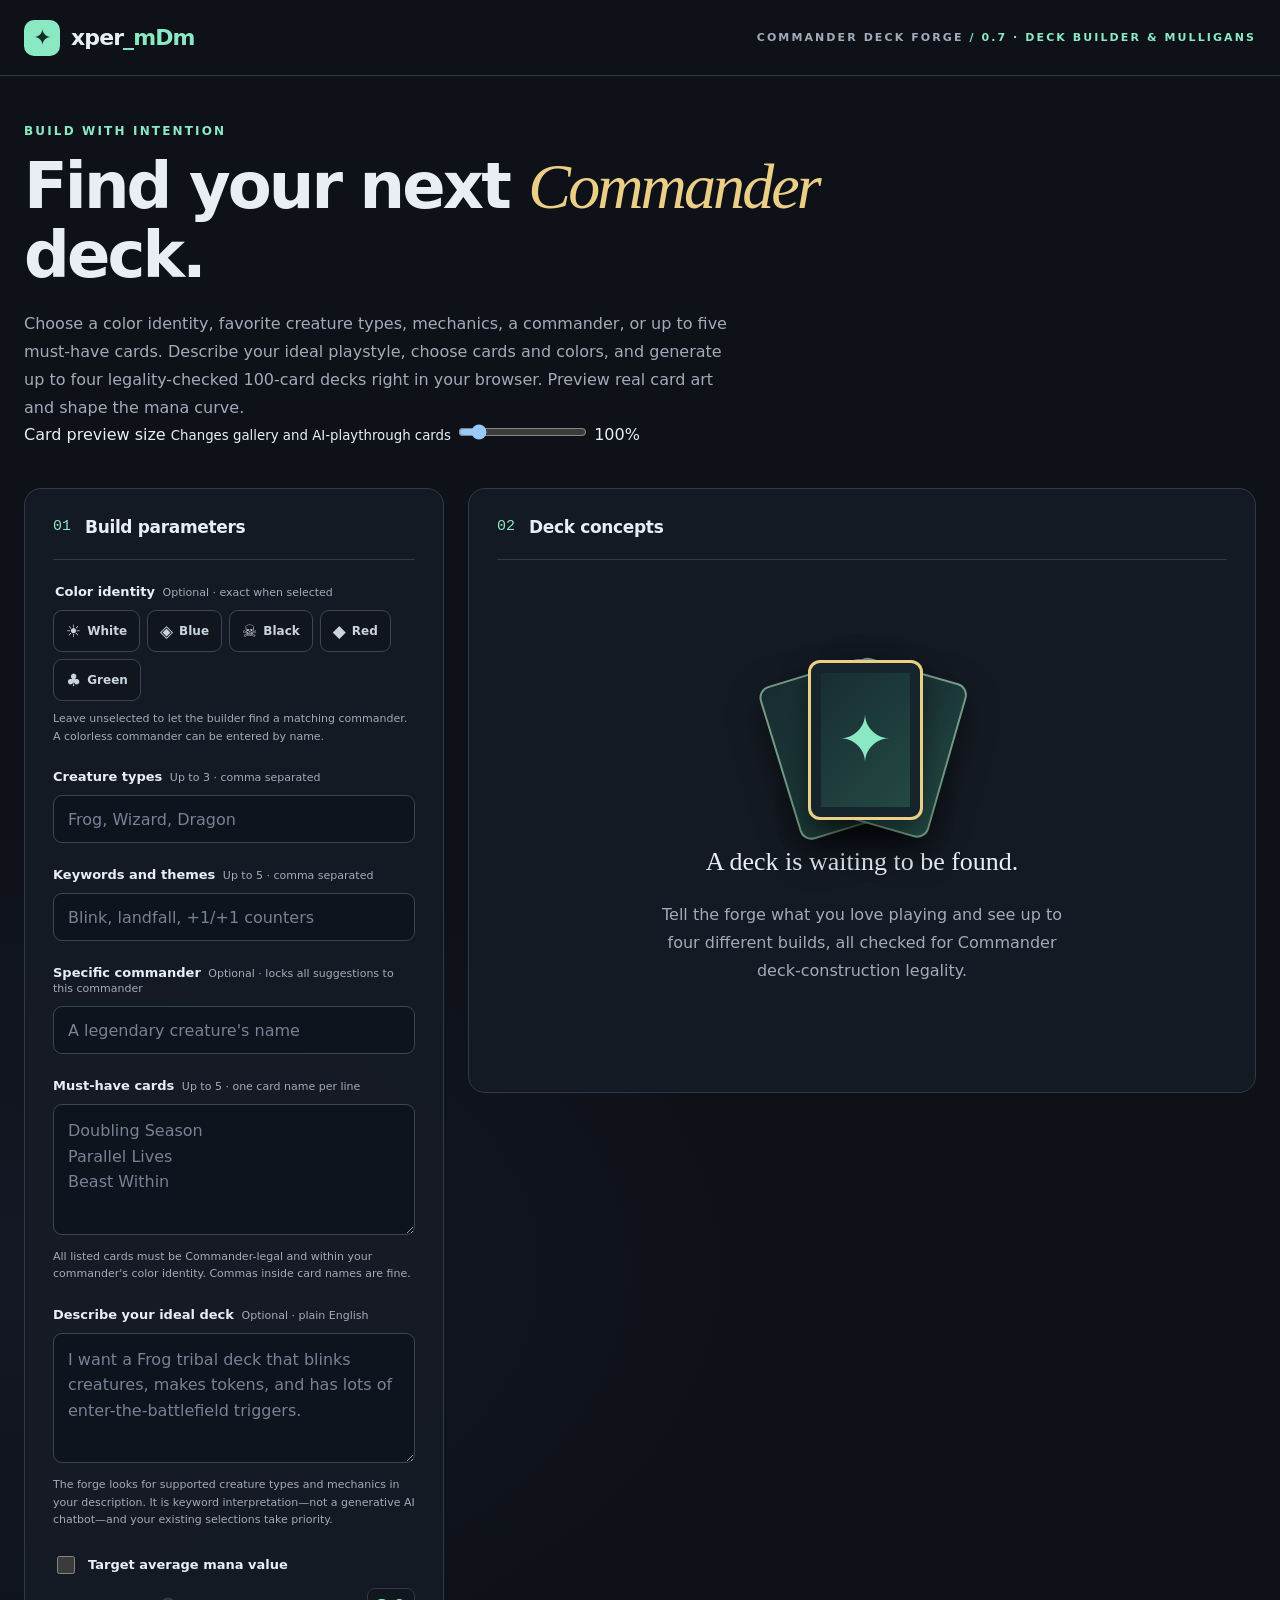
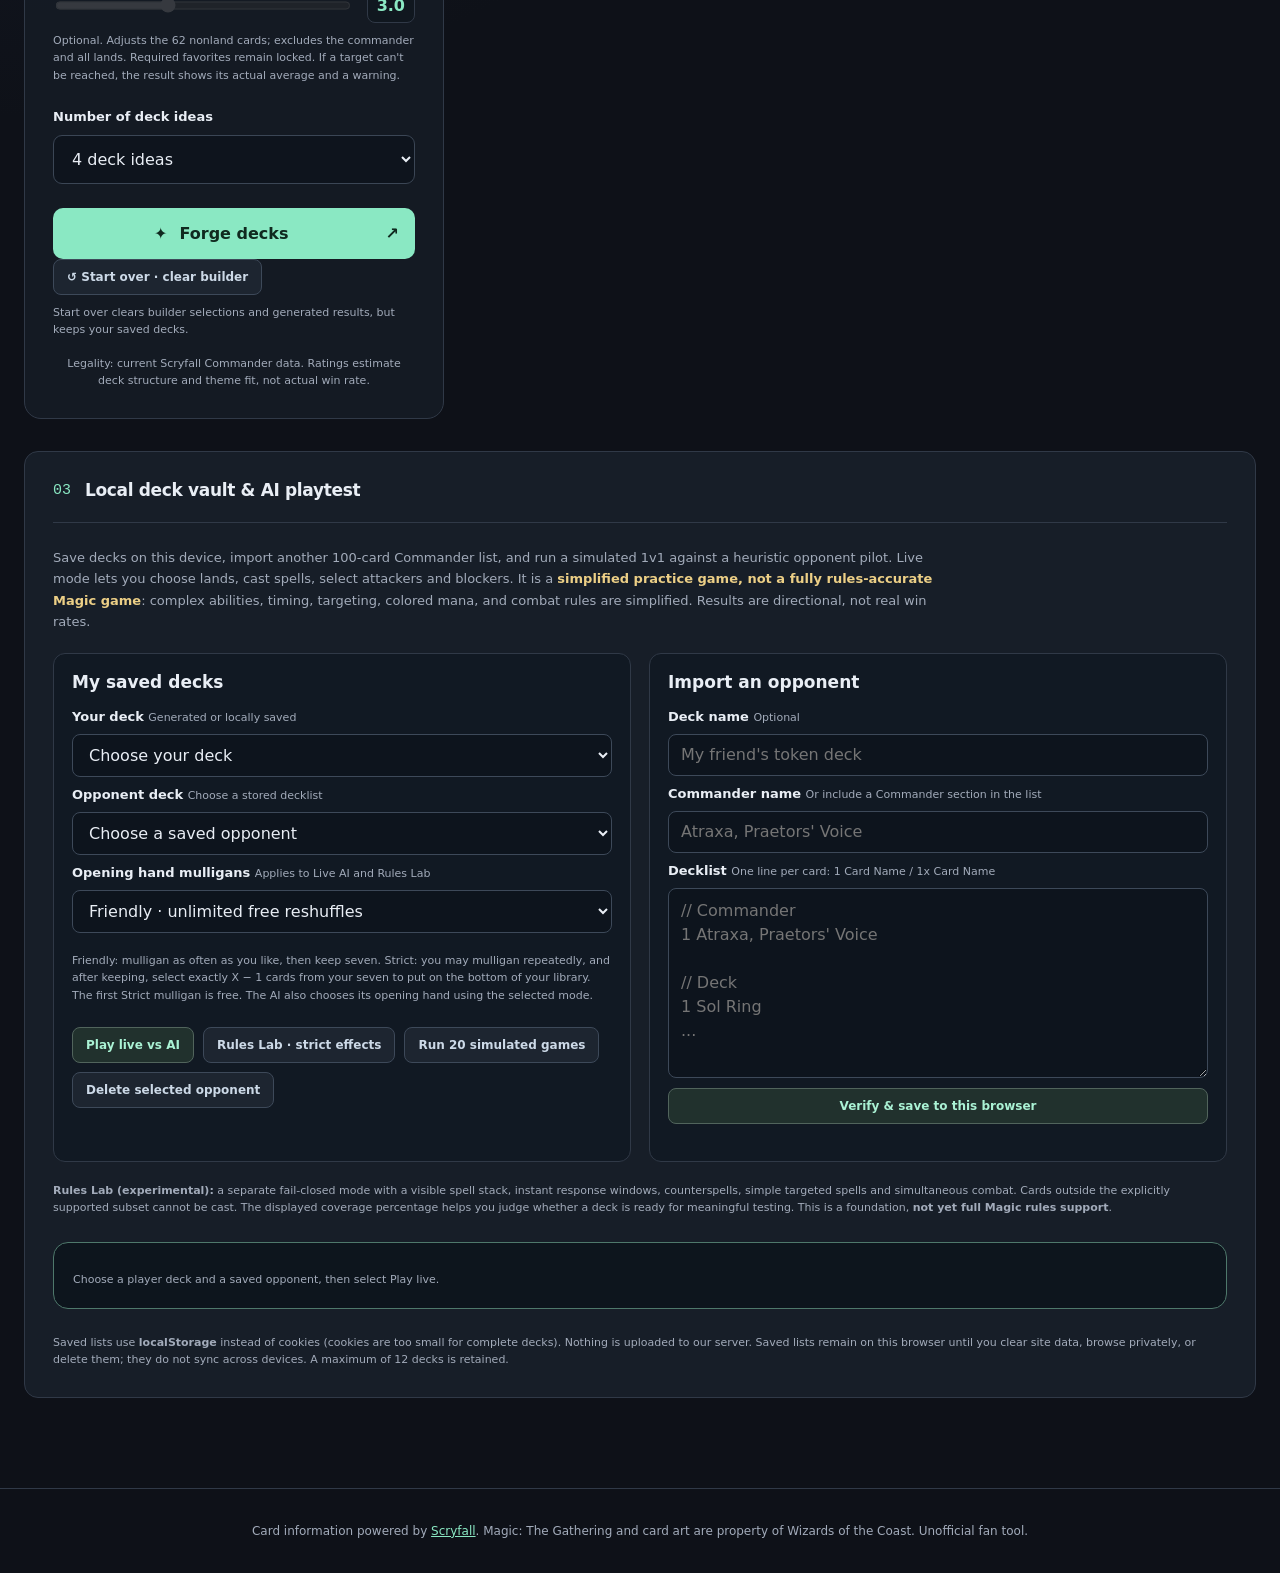
==== commit 006911bf: "Add Start Over, persistent card preview size, and Friendly/Strict mulligan selector" ====
--- a/site/index.html
+++ b/site/index.html
@@ -11,13 +11,18 @@
 <body>
   <header class="topbar">
     <div class="brand"><span class="mark">✦</span><span>xper<span class="mint">_mDm</span></span></div>
-    <div class="toplabel">COMMANDER DECK FORGE <span class="version">/ 0.4 · SYNERGY + PLAYTEST</span></div>
+    <div class="toplabel">COMMANDER DECK FORGE <span class="version">/ 0.7 · DECK BUILDER & MULLIGANS</span></div>
   </header>
   <main class="layout">
     <section class="intro">
       <div class="eyebrow">BUILD WITH INTENTION</div>
       <h1>Find your next <em>Commander</em> deck.</h1>
       <p>Choose a color identity, favorite creature types, mechanics, a commander, or up to five must-have cards. Describe your ideal playstyle, choose cards and colors, and generate up to four legality-checked 100-card decks right in your browser. Preview real card art and shape the mana curve.</p>
+      <div class="preview-size-controls">
+        <label for="card-scale">Card preview size <small>Changes gallery and AI-playthrough cards</small></label>
+        <input type="range" id="card-scale" min="0.9" max="1.8" value="1" step="0.1" aria-label="Card preview size multiplier">
+        <output id="card-scale-value" for="card-scale">100%</output>
+      </div>
     </section>
     <div class="workbench">
       <form id="builder" class="settings">
@@ -66,6 +71,8 @@
           <select id="options"><option value="4">4 deck ideas</option><option value="3">3 deck ideas</option><option value="2">2 deck ideas</option><option value="1">1 deck idea</option></select>
         </div>
         <button id="submit" class="generate" type="submit"><span>✦</span><span id="submit-text">Forge decks</span><span class="arrow">↗</span></button>
+        <button id="clear-builder" type="button" class="action secondary clear-builder">↺ Start over · clear builder</button>
+        <p class="hint">Start over clears builder selections and generated results, but keeps your saved decks.</p>
         <p class="legal-note">Legality: current Scryfall Commander data. Ratings estimate deck structure and theme fit, not actual win rate.</p>
       </form>
       <section class="results" id="results" aria-live="polite">
@@ -87,6 +94,12 @@
           <select id="play-your-deck"><option value="">Generate or save a deck first</option></select>
           <label for="play-opponent-deck">Opponent deck <small>Choose a stored decklist</small></label>
           <select id="play-opponent-deck"><option value="">Choose an opponent</option></select>
+          <label for="mulligan-mode">Opening hand mulligans <small>Applies to Live AI and Rules Lab</small></label>
+          <select id="mulligan-mode">
+            <option value="friendly">Friendly · unlimited free reshuffles</option>
+            <option value="strict">Strict · after X mulligans, bottom X − 1 cards</option>
+          </select>
+          <p class="hint">Friendly: mulligan as often as you like, then keep seven. Strict: you may mulligan repeatedly, and after keeping, select exactly X − 1 cards from your seven to put on the bottom of your library. The first Strict mulligan is free. The AI also chooses its opening hand using the selected mode.</p>
           <div class="play-actions">
             <button type="button" class="action" id="play-live">Play live vs AI</button>
             <button type="button" class="action secondary" id="play-rules">Rules Lab · strict effects</button>
--- a/site/style.css
+++ b/site/style.css
@@ -98,3 +98,12 @@
 .duel-log summary{padding:11px;cursor:pointer;background:#202e39;font-size:12px}
 .duel-log pre{margin:0;padding:14px;font-size:12px;color:var(--muted);max-height:320px;overflow:auto;white-space:pre-wrap;line-height:1.6}
 @media(max-width:560px){.live-game{padding:10px}.duel-field,.duel-hand{padding:10px}.duel-hand-grid{grid-template-columns:repeat(auto-fill,minmax(114px,1fr));gap:9px}.duel-permanent{width:81px}.duel-permanent-art,.duel-permanent-art img{height:103px}}
+
+/* Rules Lab stack and verified-card coverage */
+.duel-coverage{display:flex;flex-wrap:wrap;gap:8px;margin:12px 0}
+.duel-coverage span{font-size:12px;color:#c4d8ce;background:#21332f;padding:7px 10px;border:1px solid #39584e;border-radius:7px}
+.duel-stack{margin:13px 0;padding:13px;border:1px solid #ab9259;border-radius:9px;background:#352b1f;display:grid;gap:7px;font-size:12px}
+.duel-stack strong{color:var(--gold);font-size:13px}
+.duel-unsupported{font-size:10px;color:#ffbea9;line-height:1.4}
+
+.duel-unsupported-summary{border-left:3px solid #edaa72;background:#4f322b88;padding:12px;color:#ffe0b9;font-size:12px;line-height:1.6;border-radius:5px}
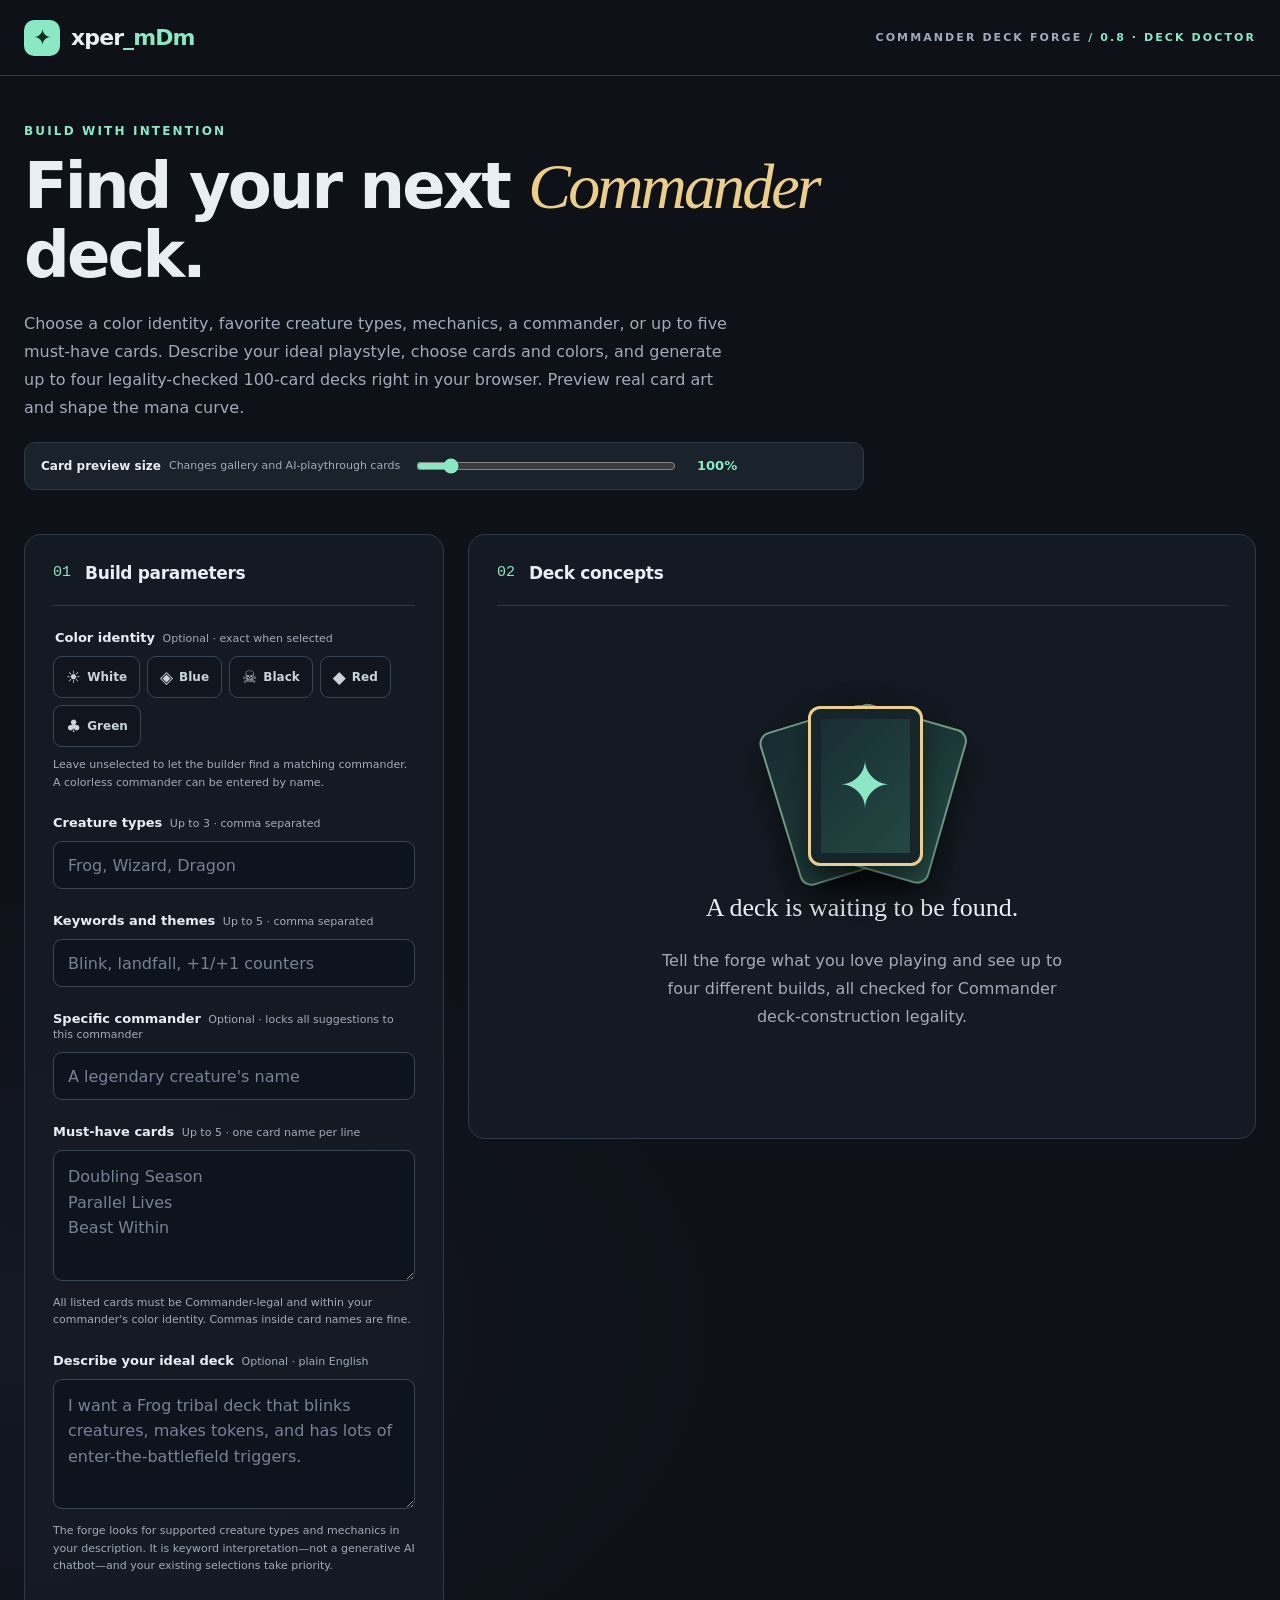
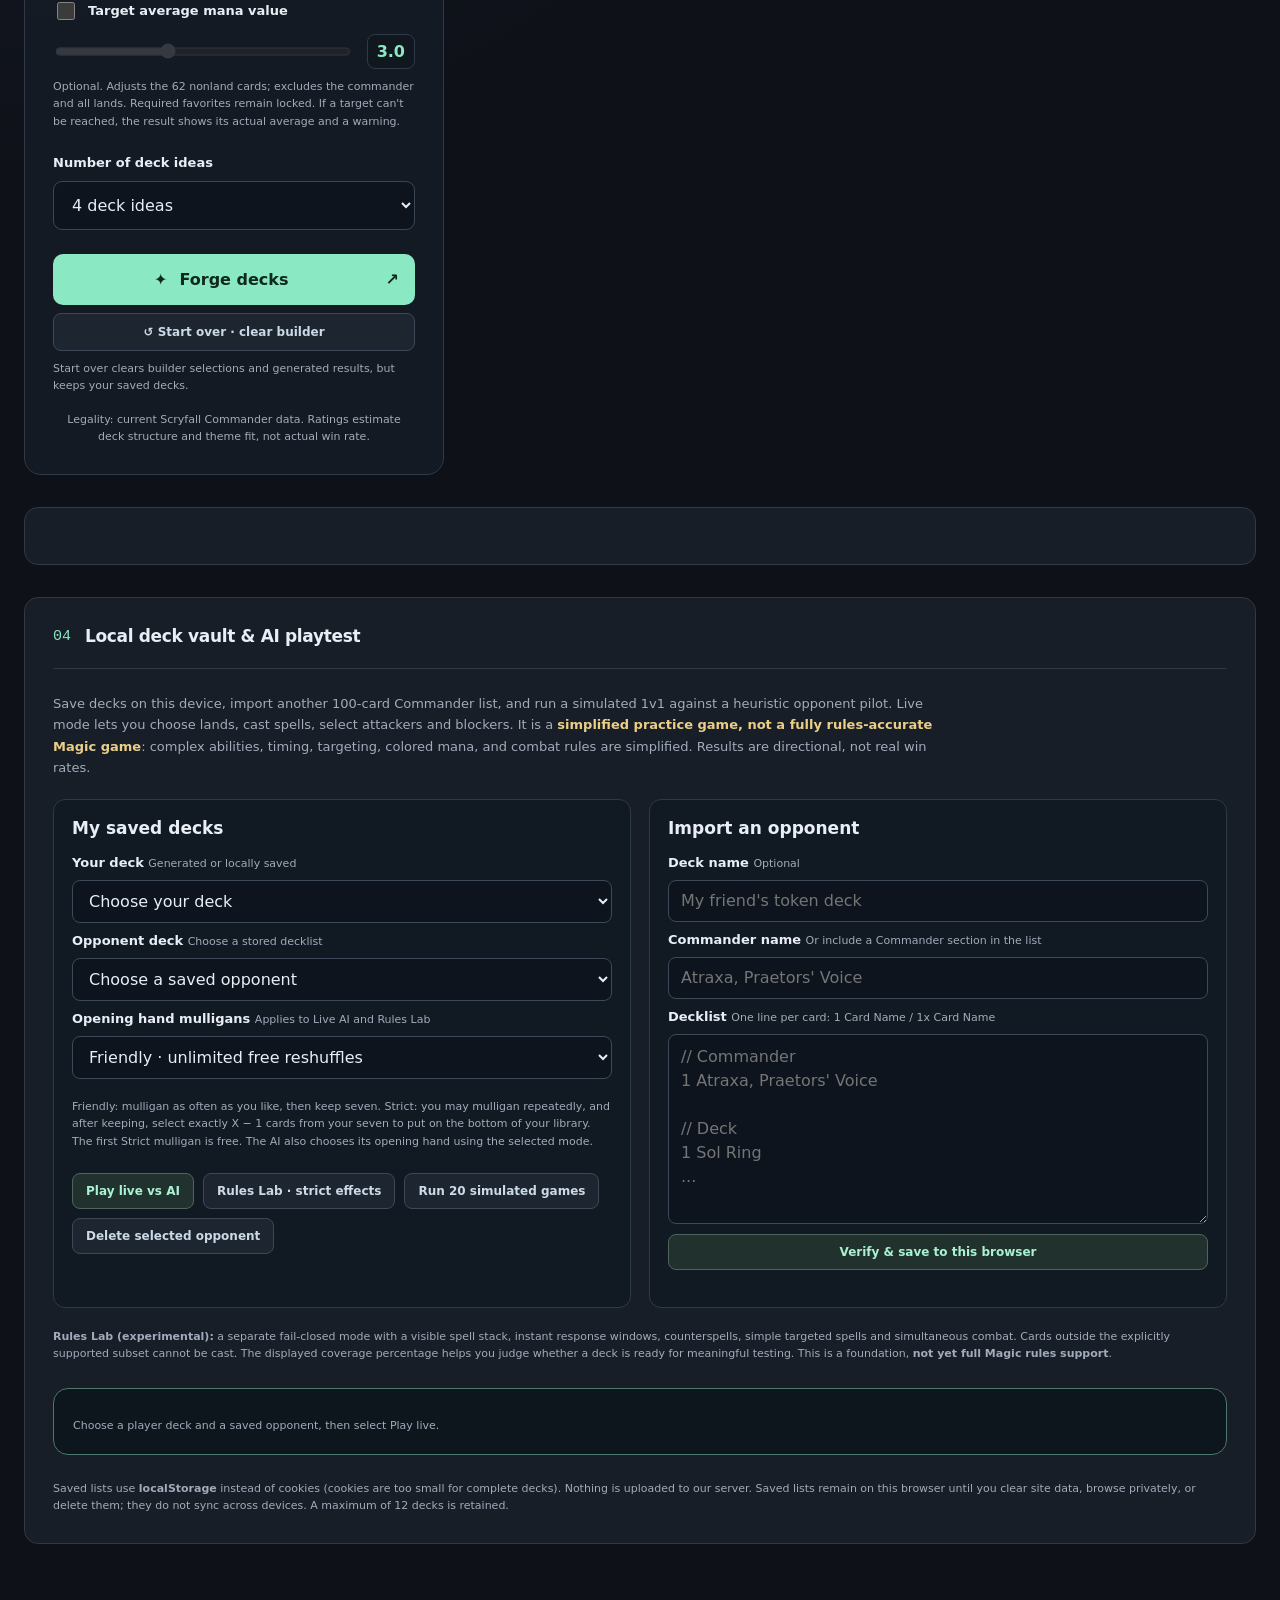
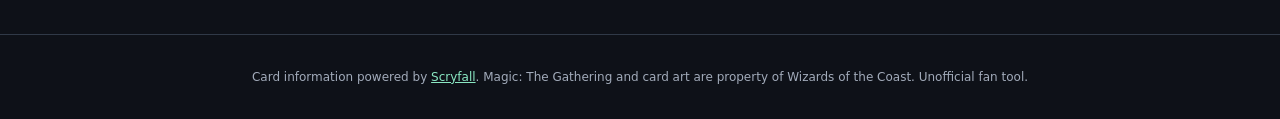
==== commit dacbfa58: "Reserve Deck Doctor page section for browser-generated UI" ====
--- a/site/index.html
+++ b/site/index.html
@@ -11,7 +11,7 @@
 <body>
   <header class="topbar">
     <div class="brand"><span class="mark">✦</span><span>xper<span class="mint">_mDm</span></span></div>
-    <div class="toplabel">COMMANDER DECK FORGE <span class="version">/ 0.7 · DECK BUILDER & MULLIGANS</span></div>
+    <div class="toplabel">COMMANDER DECK FORGE <span class="version">/ 0.8 · DECK DOCTOR</span></div>
   </header>
   <main class="layout">
     <section class="intro">
@@ -84,8 +84,9 @@
         </div>
       </section>
     </div>
+    <section class="play-panel" id="deck-doctor" aria-label="Deck Doctor"></section>
     <section class="play-panel" id="playtest" aria-labelledby="playtest-title">
-      <div class="panelheading"><span>03</span><h2 id="playtest-title">Local deck vault &amp; AI playtest</h2></div>
+      <div class="panelheading"><span>04</span><h2 id="playtest-title">Local deck vault &amp; AI playtest</h2></div>
       <p class="play-explain">Save decks on this device, import another 100-card Commander list, and run a simulated 1v1 against a heuristic opponent pilot. Live mode lets you choose lands, cast spells, select attackers and blockers. It is a <strong>simplified practice game, not a fully rules-accurate Magic game</strong>: complex abilities, timing, targeting, colored mana, and combat rules are simplified. Results are directional, not real win rates.</p>
       <div class="play-grid">
         <div class="play-box">
--- a/site/style.css
+++ b/site/style.css
@@ -107,3 +107,25 @@
 .duel-unsupported{font-size:10px;color:#ffbea9;line-height:1.4}
 
 .duel-unsupported-summary{border-left:3px solid #edaa72;background:#4f322b88;padding:12px;color:#ffe0b9;font-size:12px;line-height:1.6;border-radius:5px}
+
+
+/* Global persistent card-scale preference: gallery, hand, and battlefield cards */
+:root{--card-scale:1}
+.preview-size-controls{display:flex;align-items:center;gap:14px;flex-wrap:wrap;margin-top:20px;padding:13px 16px;border:1px solid var(--border);background:#1a232b;border-radius:11px}
+.preview-size-controls label{font-weight:800;font-size:12px;display:flex;align-items:center;gap:8px;flex-wrap:wrap}
+.preview-size-controls label small{font-size:11px;color:var(--muted);font-weight:400}
+.preview-size-controls input[type=range]{accent-color:var(--accent);width:clamp(135px,23vw,260px);flex-shrink:1}
+.preview-size-controls output{font-size:13px;font-weight:800;color:var(--accent);min-width:45px;text-align:right;font-variant-numeric:tabular-nums}
+.clear-builder{display:block;width:100%;margin-top:8px;cursor:pointer;padding:11px 14px}
+.card-grid{grid-template-columns:repeat(auto-fill,minmax(min(100%,calc(135px * var(--card-scale))),1fr))}
+.duel-hand-grid{grid-template-columns:repeat(auto-fill,minmax(min(100%,calc(128px * var(--card-scale))),1fr))}
+.duel-permanent{width:calc(101px * var(--card-scale))}
+.duel-permanent-art,.duel-permanent-art img{height:calc(125px * var(--card-scale))}
+.duel-bottom-choice{display:flex;align-items:center;gap:7px;cursor:pointer;font-size:11px;font-weight:700;color:var(--gold);padding:6px 3px}
+.duel-bottom-choice input{height:18px;width:18px;accent-color:var(--gold)}
+@media(max-width:560px){
+  .card-grid{grid-template-columns:repeat(auto-fill,minmax(min(100%,calc(112px * var(--card-scale))),1fr))}
+  .duel-hand-grid{grid-template-columns:repeat(auto-fill,minmax(min(100%,calc(114px * var(--card-scale))),1fr))}
+  .duel-permanent{width:calc(81px * var(--card-scale))}
+  .duel-permanent-art,.duel-permanent-art img{height:calc(103px * var(--card-scale))}
+}
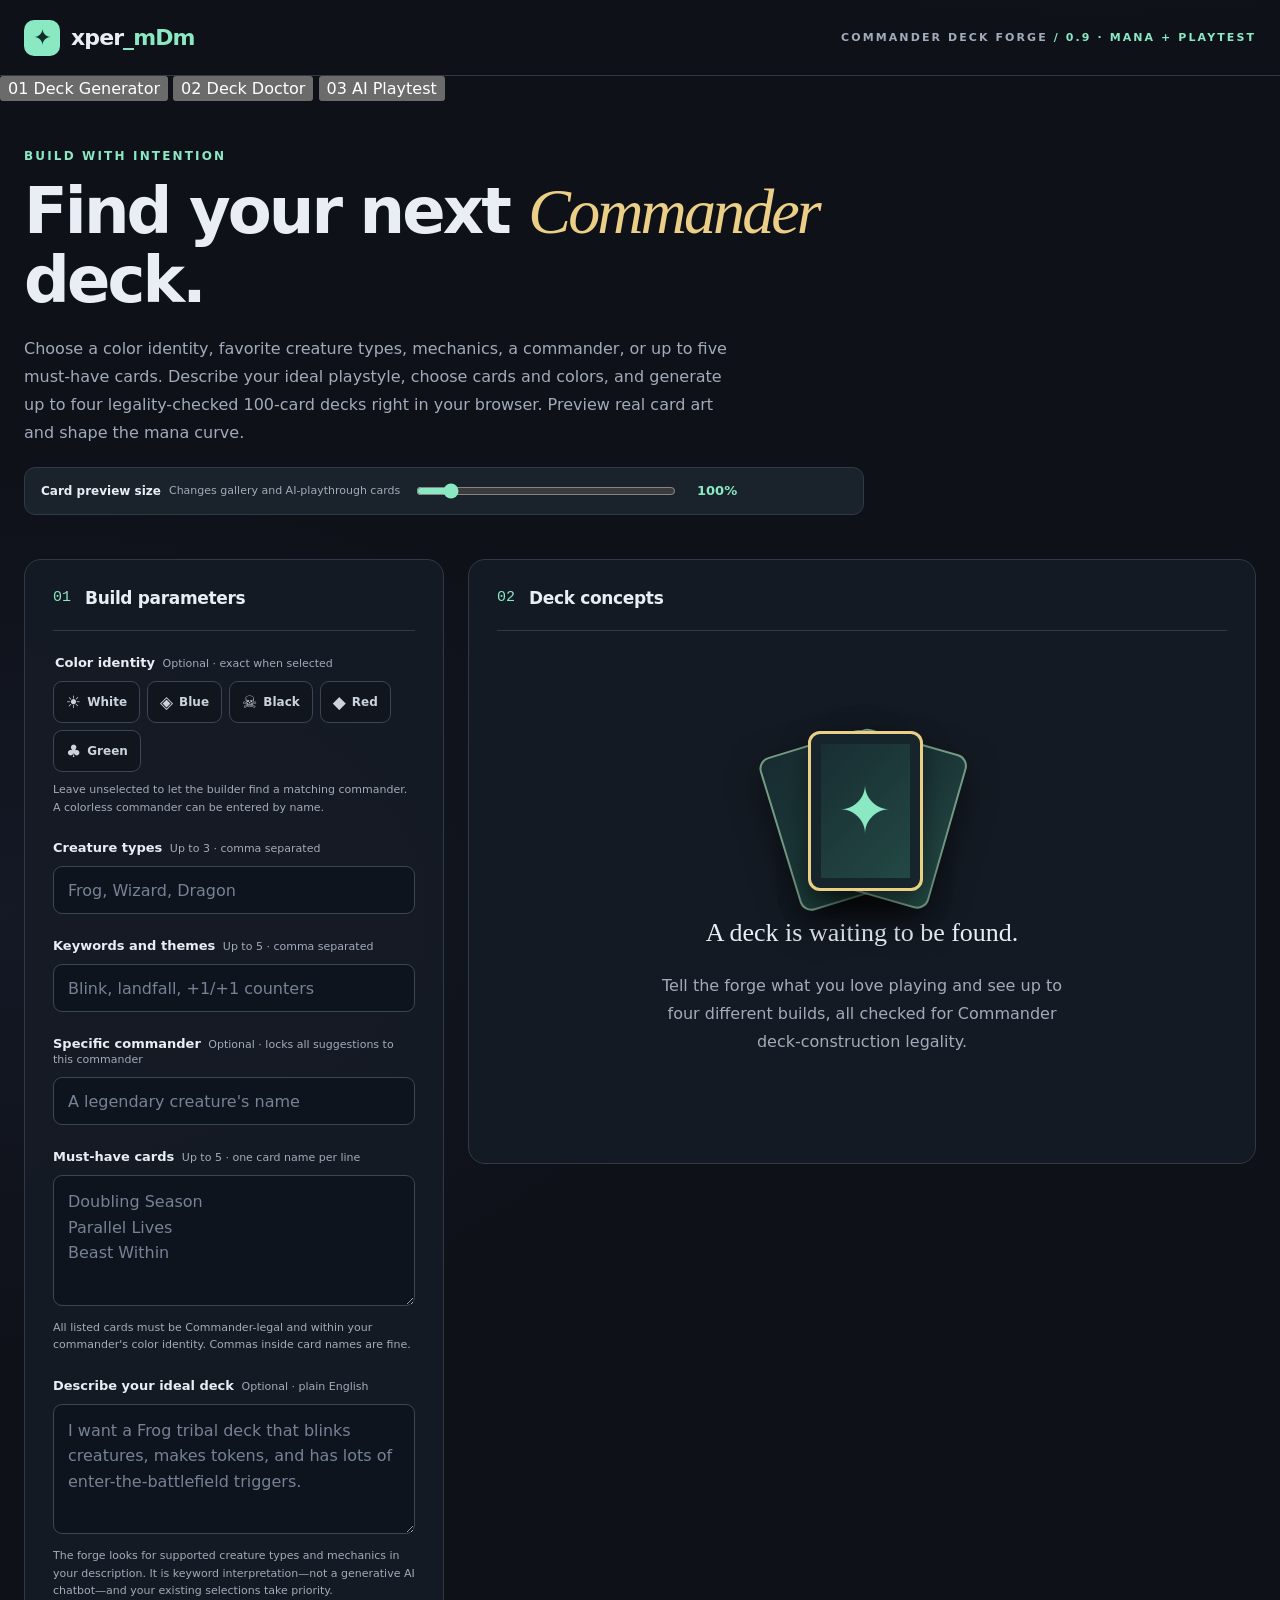
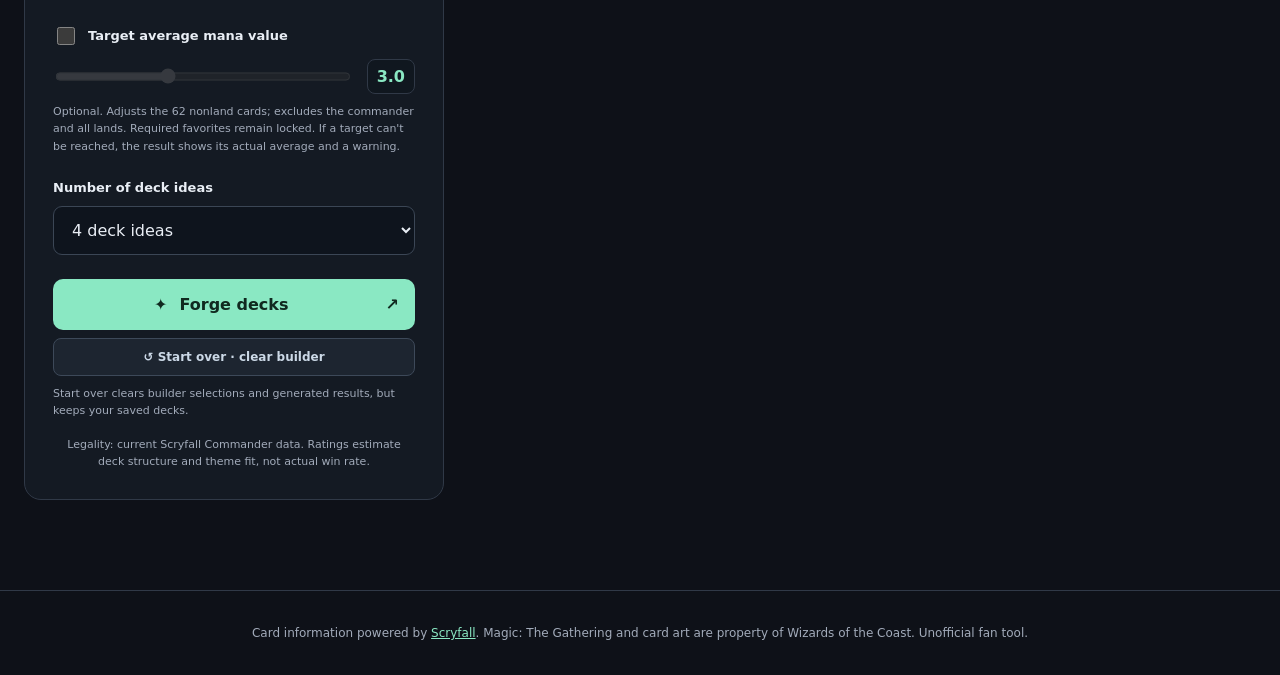
==== commit 805df5a7: "Split Deck Forge into generator, doctor and AI playtest pages with navigation" ====
--- a/site/index.html
+++ b/site/index.html
@@ -11,9 +11,17 @@
 <body>
   <header class="topbar">
     <div class="brand"><span class="mark">✦</span><span>xper<span class="mint">_mDm</span></span></div>
-    <div class="toplabel">COMMANDER DECK FORGE <span class="version">/ 0.8 · DECK DOCTOR</span></div>
+    <div class="toplabel">COMMANDER DECK FORGE <span class="version">/ 0.9 · MANA + PLAYTEST</span></div>
   </header>
+  <nav class="site-nav" aria-label="Main pages">
+    <div class="site-nav-tabs">
+      <button type="button" data-page="generator" aria-current="page"><span>01</span> Deck Generator</button>
+      <button type="button" data-page="doctor"><span>02</span> Deck Doctor</button>
+      <button type="button" data-page="playtest"><span>03</span> AI Playtest</button>
+    </div>
+  </nav>
   <main class="layout">
+    <div class="app-page" id="page-generator">
     <section class="intro">
       <div class="eyebrow">BUILD WITH INTENTION</div>
       <h1>Find your next <em>Commander</em> deck.</h1>
@@ -84,9 +92,10 @@
         </div>
       </section>
     </div>
-    <section class="play-panel" id="deck-doctor" aria-label="Deck Doctor"></section>
-    <section class="play-panel" id="playtest" aria-labelledby="playtest-title">
-      <div class="panelheading"><span>04</span><h2 id="playtest-title">Local deck vault &amp; AI playtest</h2></div>
+    </div>
+    <section class="play-panel app-page" id="deck-doctor" aria-label="Deck Doctor" hidden></section>
+    <section class="play-panel app-page" id="playtest" aria-labelledby="playtest-title" hidden>
+      <div class="panelheading"><span>03</span><h2 id="playtest-title">Local deck vault &amp; AI playtest</h2></div>
       <p class="play-explain">Save decks on this device, import another 100-card Commander list, and run a simulated 1v1 against a heuristic opponent pilot. Live mode lets you choose lands, cast spells, select attackers and blockers. It is a <strong>simplified practice game, not a fully rules-accurate Magic game</strong>: complex abilities, timing, targeting, colored mana, and combat rules are simplified. Results are directional, not real win rates.</p>
       <div class="play-grid">
         <div class="play-box">
@@ -121,6 +130,7 @@
           <p id="import-status" class="hint" aria-live="polite"></p>
         </form>
       </div>
+      <div id="play-deck-previews" class="play-deck-previews" aria-live="polite"></div>
       <p class="hint"><strong>Rules Lab (experimental):</strong> a separate fail-closed mode with a visible spell stack, instant response windows, counterspells, simple targeted spells and simultaneous combat. Cards outside the explicitly supported subset cannot be cast. The displayed coverage percentage helps you judge whether a deck is ready for meaningful testing. This is a foundation, <strong>not yet full Magic rules support</strong>.</p>
       <div id="live-game" class="live-game" aria-live="polite"></div>
       <div id="play-results" class="play-results" aria-live="polite"></div>
--- a/site/style.css
+++ b/site/style.css
@@ -129,3 +129,52 @@
   .duel-permanent{width:calc(81px * var(--card-scale))}
   .duel-permanent-art,.duel-permanent-art img{height:calc(103px * var(--card-scale))}
 }
+
+
+/* Deck Doctor: local upload, explainable scoring and minimal-change repair */
+.doctor-form{display:grid;gap:15px;margin:21px 0}
+.doctor-inputs{display:grid;grid-template-columns:repeat(3,minmax(0,1fr));gap:16px}
+.doctor-form .fieldgroup{min-width:0}
+.doctor-form input:not([type=checkbox]),.doctor-form select,.doctor-form textarea{
+  display:block;width:100%;box-sizing:border-box;background:#101923;color:var(--text);
+  border:1px solid #46515e;border-radius:8px;padding:11px;font:inherit;font-size:13px;
+}
+.doctor-form textarea{resize:vertical;min-height:200px;line-height:1.5}
+.doctor-switch{display:flex;align-items:center;gap:10px;grid-column:1/-1;
+  font-size:12px;line-height:1.5;color:var(--muted);cursor:pointer}
+.doctor-switch input{width:18px;height:18px;accent-color:var(--accent);flex-shrink:0}
+.doctor-form .generate{width:100%}
+.doctor-form .generate:disabled{opacity:.65;cursor:wait}
+.doctor-output:empty{display:none}
+.doctor-score-grid{display:grid;grid-template-columns:repeat(2,minmax(0,1fr));gap:16px;margin:22px 0}
+.doctor-score-card{border:1px solid var(--border);border-radius:11px;background:#111923;padding:18px}
+.doctor-score-card h3{font-size:16px;margin:0 0 15px}
+.doctor-score-card .metrics{margin:0 0 14px}
+.doctor-score-card .metric{padding:8px 10px}
+.doctor-breakdown{display:grid;grid-template-columns:1fr auto;gap:5px 13px;
+  border-top:1px solid var(--border);padding-top:12px;font-size:12px;color:var(--muted)}
+.doctor-breakdown strong{color:var(--accent);font-variant-numeric:tabular-nums}
+.doctor-notes{font-size:11px;line-height:1.6;color:var(--gold);margin-top:12px}
+.doctor-notes p{margin:5px 0}
+.doctor-highlight{font-size:13px;line-height:1.65;font-weight:700;padding:12px 14px;
+  border-top:1px solid var(--border);border-bottom:1px solid var(--border)}
+.doctor-swap-table{width:100%;border-collapse:collapse;font-size:12px;margin:12px 0 18px}
+.doctor-swap-table td,.doctor-swap-table th{border-bottom:1px solid var(--border);
+  padding:9px 8px;text-align:left;overflow-wrap:anywhere}
+.doctor-swap-table th{font-size:11px;color:var(--muted)}
+.doctor-swap-table td:last-child{color:var(--accent);white-space:nowrap;font-weight:700}
+.doctor-result-actions{display:flex;gap:9px;flex-wrap:wrap;margin:14px 0 24px}
+.doctor-text{width:100%;border:1px solid var(--border);border-radius:9px;
+  background:#131c24;padding:12px}
+.doctor-text summary{cursor:pointer;font-size:12px;color:var(--accent);font-weight:700}
+.doctor-text textarea{display:block;box-sizing:border-box;width:100%;margin-top:10px;padding:12px;
+  background:#0d141b;border:1px solid #46515e;color:var(--text);resize:vertical;font:12px/1.65 monospace}
+.doctor-commander{border-left:3px solid var(--gold);border-radius:8px;
+  padding:14px 16px;background:#59472326;margin:20px 0}
+.doctor-commander h3{font-size:16px;margin:0 0 8px}
+.doctor-commander p{font-size:12px;line-height:1.65}
+@media(max-width:860px){.doctor-inputs{grid-template-columns:1fr 1fr}}
+@media(max-width:660px){.doctor-inputs,.doctor-score-grid{grid-template-columns:1fr}
+  .doctor-swap-table{font-size:11px}.doctor-swap-table td:nth-child(3),.doctor-swap-table th:nth-child(3){display:none}}
+
+.doctor-role-counts{margin:12px 0 0;font-size:11px;line-height:1.8;color:var(--muted)}
